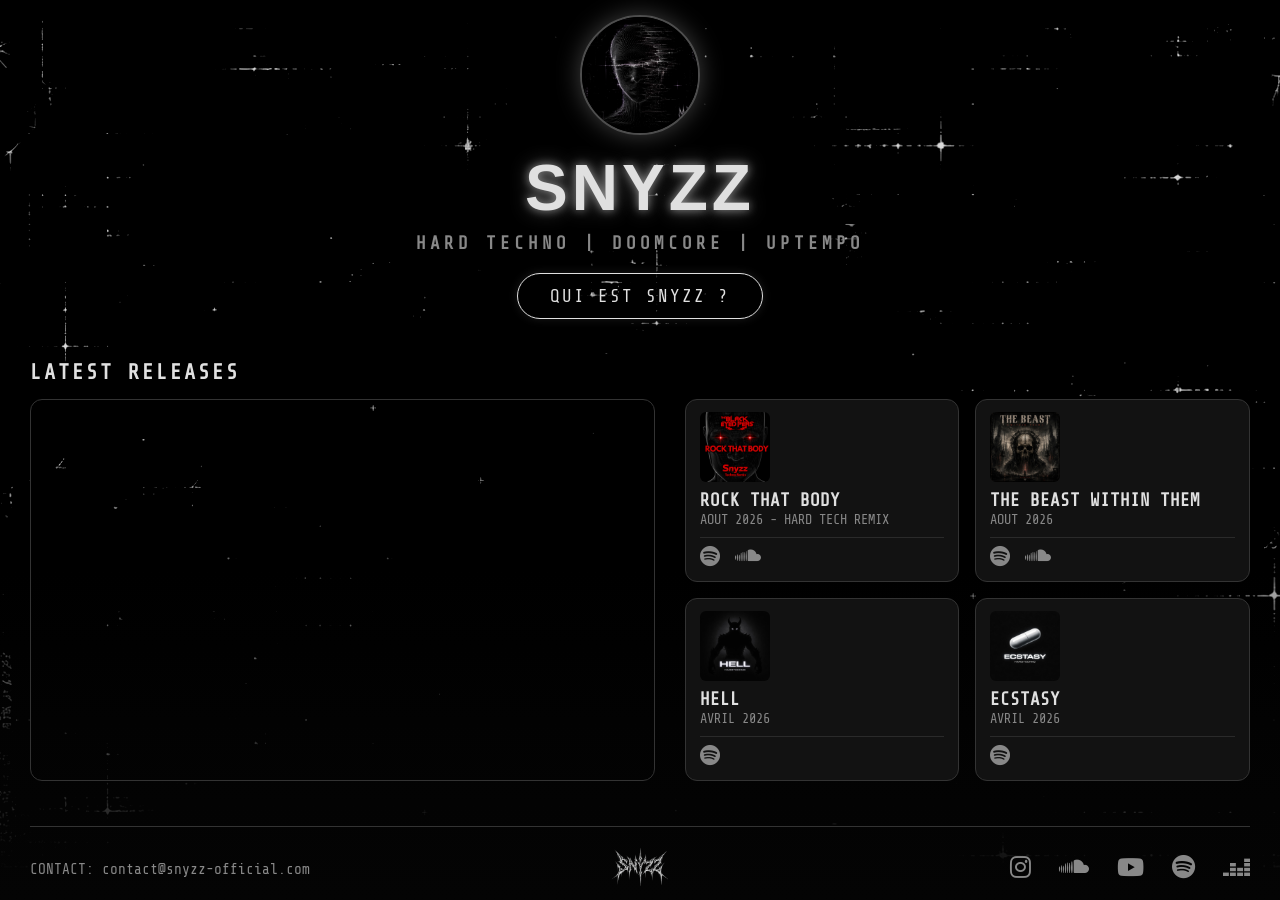
==== index.html @ c7afede6 "Update index.html" ====
<!DOCTYPE html>
<html lang="fr">
<head>
    <meta charset="UTF-8">
    <meta name="viewport" content="width=device-width, initial-scale=1.0">
    <link rel="icon" type="image/png" href="img/logo.png">
    <title>Snyzz Official</title>
    <link rel="stylesheet" href="style.css">
    <link rel="stylesheet" href="https://cdnjs.cloudflare.com/ajax/libs/font-awesome/6.4.0/css/all.min.css">
    <link href="https://fonts.googleapis.com/css2?family=Orbitron:wght@700;900&display=swap" rel="stylesheet">
</head>
<body>
    <div class="bg-hero">
        <img src="img/background.png" alt="Background Glitch">
        <div class="fade-out"></div>
    </div>

    <div class="container">
        
        <header>
            <div class="profile-container">
                <img src="img/profile.png" alt="Profile" class="profile-pic">
            </div>
            <h1 class="glow-text">SNYZZ</h1>
            <h2 class="subtitle">HARD TECHNO | DOOMCORE | UPTEMPO</h2>
            <!-- Nouvel onglet clickable -->
            <button id="aboutBtn" class="neon-button">QUI EST SNYZZ ?</button>
        </header>

        <main>
            <h3 class="section-title">LATEST RELEASES</h3>
            
            <div class="grid-layout">
                <div class="main-player neon-box">
                    <iframe data-testid="embed-iframe" style="border-radius:12px" src="https://open.spotify.com/embed/playlist/75llwrqecbqumSfXLDUbtW?utm_source=generator&theme=0&si=ae849b51b6b64b13" width="100%" height="352" frameBorder="0" allowfullscreen="" allow="autoplay; clipboard-write; encrypted-media; fullscreen; picture-in-picture" loading="lazy"></iframe>
                </div>

                <div class="ep-grid">
                    <div class="ep-card dark-card neon-box"><img src="img/Rock.jpg" alt="EP"><h5>ROCK THAT BODY</h5><p>AOUT 2026 - HARD TECH REMIX</p><div class="ep-links"><a href="https://open.spotify.com/intl-fr/track/6SVho4j9UTonGIeDbp0fxR?si=26c3ac005d26466a" target="_blank"><i class="fa-brands fa-spotify"></i></a><a href="https://soundcloud.com/snyzz_0ff/rock-that-body-remix-hard?si=71e116699b274229843dc6e4469e3f0b&utm_source=clipboard&utm_medium=text&utm_campaign=social_sharing" target="_blank"><i class="fa-brands fa-soundcloud"></i></a></div></div>
                    <div class="ep-card dark-card neon-box"><img src="img/TheBeast.jpg" alt="EP"><h5>THE BEAST WITHIN THEM</h5><p>AOUT 2026</p><div class="ep-links"><a href="https://open.spotify.com/intl-fr/track/0TABmzJ8fSDnyx3e322Ygv?si=80a17b1307f14f3e" target="_blank"><i class="fa-brands fa-spotify"></i></a><a href="https://soundcloud.com/snyzz_0ff/the-beast-within-them" target="_blank"><i class="fa-brands fa-soundcloud"></i></a></div></div>
                    <div class="ep-card dark-card neon-box"><img src="img/HELL.jpg" alt="EP"><h5>HELL</h5><p>AVRIL 2026</p><div class="ep-links"><a href="https://open.spotify.com/intl-fr/track/2dKM7wsfbpETNxx9Vq4UIM?si=b234ee786c634189" target="_blank"><i class="fa-brands fa-spotify"></i></a></div></div>
                    <div class="ep-card dark-card neon-box"><img src="img/ECSTASY.jpg" alt="EP"><h5>ECSTASY</h5><p>AVRIL 2026</p><div class="ep-links"><a href="https://open.spotify.com/intl-fr/track/0czXYa0NQQ6ezdqrKZqkp8?si=e8025690869e4d68" target="_blank"><i class="fa-brands fa-spotify"></i></a></div></div>
                </div>
            </div>
        </main>

        <footer>
            <div class="contact">CONTACT: contact@snyzz-official.com</div>
            <div class="footer-logo"><img src="img/logo.png" alt="Logo" style="height: 40px; filter: invert(1);"></div>
            <div class="socials">
                <a href="https://www.instagram.com/snyzz.0ff/" target="_blank"><i class="fa-brands fa-instagram"></i></a>
                <a href="https://soundcloud.com/snyzz_0ff" target="_blank"><i class="fa-brands fa-soundcloud"></i></a>
                <a href="https://www.youtube.com/@SnyzzTechno" target="_blank"><i class="fa-brands fa-youtube"></i></a>
                <a href="https://open.spotify.com/intl-fr/artist/6FZFh9lGdW7BQTDkB1qOQA?si=h_hg2TLXQ-adxaY-5dvrtg" target="_blank"><i class="fa-brands fa-spotify"></i></a>
                <a href="https://www.deezer.com/fr/artist/289715481" target="_blank"><i class="fa-brands fa-deezer"></i></a>

            </div>
        </footer>
    </div>
    <!-- Modale "À Propos" -->
    <div id="aboutModal" class="modal">
        <div class="modal-content neon-box">
            <span class="close-btn">&times;</span>
            <h2 class="glow-text" style="font-size: 2rem;">À PROPOS DE MOI</h2>
            <!-- N'oublie pas de mettre ta vraie photo dans le dossier img -->
            <img src="img/vrai-photo.webp" alt="Vraie photo de SNYZZ" class="real-photo">
            <p>Je suis un jeune producteur passionné de Hard Techno, Doomcore et Uptempo. Mon but est de vivre de ma passion, rentrer dans le monde de la HardTech et faire profiter mes auditeurs ! </p>
        </div>
    </div>

    <script src="script.js"></script>
</body>
</html>
---- style.css ----
@import url('https://fonts.googleapis.com/css2?family=Share+Tech+Mono&display=swap');

:root { 
    --bg-dark: #050505; 
    --text-light: #e0e0e0; 
    --text-dim: #888; 
    --border-dark: #333; 
    --card-bg-dark: #121212; 
    --card-bg-light: #f4f4f4; 
    --neon-color: rgba(255, 255, 255, 0.7);
}

* { margin: 0; padding: 0; box-sizing: border-box; }

html, body {
    width: 100%;
    height: 100%;
    min-height: 100%;
    overflow-x: hidden;
}

body { 
    background-color: var(--bg-dark); 
    color: var(--text-light); 
    font-family: 'Share Tech Mono', monospace; 
    position: relative; 
    min-height: 100vh;
}



/* --- ANIMATIONS SMOOTH --- */
@keyframes fadeInUp {
    from { opacity: 0; transform: translateY(30px); }
    to { opacity: 1; transform: translateY(0); }
}

/* --- STRUCTURE PRINCIPALE CORRIGÉE --- */
.container {
    width: min(1300px, calc(100vw - 60px));
    height: 100vh; /* Force la hauteur exacte de l'écran */
    margin: 0 auto;
    padding: 15px 0 10px; /* Marges réduites pour tout compacter proprement */
    display: flex;
    flex-direction: column;
    justify-content: space-between; /* Distribue l'espace équitablement du haut en bas */
    overflow: hidden;
    position: relative;
    z-index: 10;
    animation: fadeInUp 1.2s ease-out;
}

/* --- BACKGROUND HERO GLITCH --- */
.bg-hero {
    position: fixed !important;
    inset: 0 !important;
    width: 100vw !important;
    height: 100vh !important;
    z-index: -1 !important;
    pointer-events: none;
    overflow: hidden;
    opacity: 0.85;
}

.bg-hero img {
    width: 100% !important;
    height: 100% !important;
    object-fit: cover !important;
    object-position: center top !important;
    filter: grayscale(100%) contrast(1.3);
}

.fade-out {
    position: absolute;
    bottom: 0;
    left: 0;
    width: 100%;
    height: 45% !important;
    background: linear-gradient(to top, #050505 0%, rgba(5,5,5,0.75) 30%, transparent 100%) !important;
}

/* --- HEADER & PROFILE (AGRANDIS) --- */
header { text-align: center; margin: 0 0 12px; }

.profile-container { margin-bottom: 12px; }

.profile-pic { 
    width: 120px;  /* Photo plus imposante */
    height: 120px; 
    border-radius: 50%; 
    object-fit: cover; 
    border: 2px solid rgba(255, 255, 255, 0.3); 
    box-shadow: 0 0 25px rgba(255, 255, 255, 0.25); 
    transition: transform 0.4s ease, box-shadow 0.4s ease;
}

.profile-pic:hover {
    transform: scale(1.05);
    box-shadow: 0 0 40px var(--neon-color);
}

.glow-text { 
    font-family: 'Cinzel', sans-serif;
    font-size: clamp(3rem, 5vw, 4.5rem); /* Titre SNYZZ plus massif */
    letter-spacing: 4px; 
    text-shadow: 0 0 10px rgba(255, 255, 255, 0.5), 0 0 20px rgba(255, 255, 255, 0.3); 
    margin-bottom: 8px; 
}

.subtitle { 
    font-size: 1.1rem; /* Plus grand */
    color: var(--text-dim); 
    letter-spacing: 4px; 
}

/* BOUTON NÉON "QUI EST SNYZZ" (AGRANDI) */
.neon-button {
    background: transparent;
    color: var(--text-light);
    border: 1px solid var(--text-light);
    padding: 12px 32px; /* Plus gros */
    margin-top: 20px;
    font-family: inherit;
    font-size: 1.1rem; /* Texte plus grand */
    letter-spacing: 2px;
    cursor: pointer;
    border-radius: 30px;
    transition: all 0.3s ease;
    box-shadow: 0 0 10px rgba(255, 255, 255, 0.1);
}

.neon-button:hover {
    background: var(--text-light);
    color: var(--bg-dark);
    box-shadow: 0 0 20px var(--neon-color), 0 0 40px var(--neon-color);
    transform: translateY(-2px);
}

/* --- MAIN & GRILLE (AGRANDIE) --- */
main { flex: 1; min-height: 0; display: flex; flex-direction: column; justify-content: center; }


.section-title { 
    font-size: 1.3rem; /* Titre de section plus grand */
    letter-spacing: 3px; 
    margin-bottom: 15px; 
    color: var(--text-light); 
}

.grid-layout { 
    display: grid; 
    grid-template-columns: 1.05fr 0.95fr; 
    gap: 30px; /* Plus d'espace entre les éléments */
    min-height: 0; 
}

/* EFFETS NEON CARTES & SPOTIFY */
.neon-box {
    border: 1px solid var(--border-dark);
    border-radius: 12px;
    transition: all 0.4s cubic-bezier(0.175, 0.885, 0.32, 1.275);
}

.neon-box:hover {
    border-color: rgba(255, 255, 255, 0.5);
    box-shadow: 0 0 20px rgba(255, 255, 255, 0.15);
    transform: translateY(-5px);
}

/* CORRECTION DU CADRE SPOTIFY */
.main-player { 
    align-self: start; /* Empêche le cadre néon de s'étirer dans le vide */
    height: auto; 
}
.main-player iframe { 
    width: 100%;
    height: 380px !important; /* Spotify plus grand */
    display: block; 
}

/* --- CARTES EPs (AGRANDIES ET AJUSTÉES) --- */
.ep-grid { 
    display: grid; 
    grid-template-columns: 1fr 1fr; 
    gap: 16px; /* Espace très légèrement réduit */
}
.ep-card { 
    display: flex; 
    flex-direction: column; 
    min-height: 170px; 
}

.dark-card { 
    background: var(--card-bg-dark); 
    padding: 12px 14px; /* Rembourrage optimisé pour gagner de la place en hauteur */
}

.ep-card img { 
    width: 70px; 
    height: 70px; 
    border-radius: 6px; 
    margin-bottom: 8px; /* Marge réduite */
    object-fit: cover; 
}
.ep-card h5 { 
    font-size: 1.1rem; 
    margin-bottom: 2px; /* Marge réduite */
    white-space: nowrap; 
    overflow: hidden; 
    text-overflow: ellipsis; 
}
.ep-card p { 
    font-size: 0.85rem; 
    color: var(--text-dim); 
    margin-bottom: 8px; /* Marge réduite */
    flex-grow: 1; 
}

.ep-links { 
    display: flex; gap: 15px; 
    border-top: 1px solid rgba(255, 255, 255, 0.1); 
    padding-top: 8px; /* Espace réduit au-dessus des icônes */
}
.ep-links a { 
    color: var(--text-dim); 
    text-decoration: none; 
    font-size: 1.3rem; 
    transition: color 0.3s, text-shadow 0.3s; 
}
.ep-links a:hover { 
    color: #fff; 
    text-shadow: 0 0 10px #fff; 
}

/* --- FOOTER (AGRANDI ET CENTRÉ) --- */
footer { 
    flex: 0 0 auto;
    margin-top: 15px; 
    padding-top: 20px; 
    border-top: 1px solid var(--border-dark); 
    display: grid; 
    grid-template-columns: 1fr auto 1fr; 
    align-items: center; 
    font-size: 0.9rem; /* Plus lisible */
    color: var(--text-dim); 
}

.contact { justify-self: start; }
.footer-logo { justify-self: center; } 
.footer-logo img { height: 40px !important; /* Logo plus gros */ transition: filter 0.3s; }
.footer-logo img:hover { filter: invert(1) drop-shadow(0 0 8px rgba(255,255,255,0.8)); }
.socials { justify-self: end; }
.socials a { 
    color: var(--text-dim); 
    text-decoration: none; 
    margin-left: 20px; 
    font-size: 1.5rem; /* Icônes réseaux plus grosses */
    transition: all 0.3s; 
}
.socials a:hover { color: #fff; text-shadow: 0 0 10px #fff; }

/* --- MODAL "QUI EST SNYZZ" --- */
.modal {
    display: none; 
    position: fixed; 
    z-index: 1000; 
    left: 0; top: 0; 
    width: 100%; height: 100%; 
    background-color: rgba(0,0,0,0.85); 
    backdrop-filter: blur(8px);
}

.modal-content {
    background-color: var(--bg-dark);
    margin: 10vh auto; 
    padding: 50px;
    width: 90%; 
    max-width: 600px; 
    text-align: center;
    position: relative;
    animation: fadeInUp 0.4s ease-out;
}

.close-btn {
    position: absolute; 
    top: 15px; right: 25px; 
    color: var(--text-dim); 
    font-size: 35px; 
    font-weight: bold; 
    cursor: pointer;
    transition: color 0.3s;
}
.close-btn:hover { color: #fff; text-shadow: 0 0 10px #fff; }

.real-photo {
    width: 200px; height: 200px; 
    border-radius: 50%; 
    object-fit: cover; 
    margin: 25px auto; 
    border: 2px solid rgba(255,255,255,0.5); 
    box-shadow: 0 0 20px rgba(255,255,255,0.2);
}

.modal-content p {
    font-size: 1.1rem;
    line-height: 1.6;
    color: var(--text-light);
}

/* --- RESPONSIVE MOBILE --- */
@media (max-width: 900px) { 
    html, body { overflow-y: auto; }
    .container { width: calc(100vw - 32px); height: auto; min-height: 100vh; padding: 20px 0; }
    main { flex: none; }
    .grid-layout { grid-template-columns: 1fr; }
    .main-player iframe { height: 350px !important; }
    .profile-pic { width: 140px; height: 140px; }
    
    footer { grid-template-columns: 1fr; gap: 20px; }
    .contact, .footer-logo, .socials { justify-self: center; text-align: center; }
    .socials a { margin: 0 12px; }
}
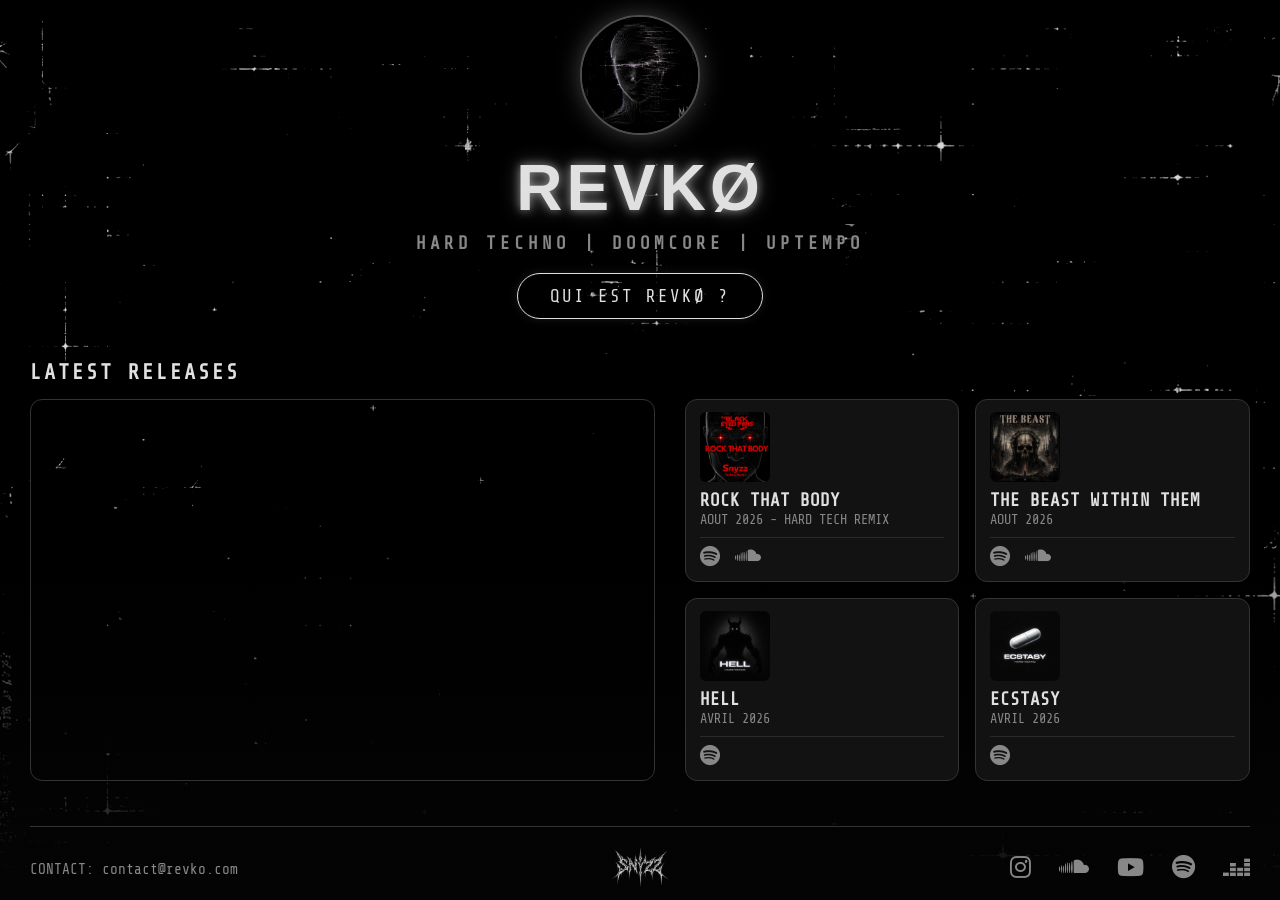
==== commit 317e5f19: "Add files via upload" ====
--- a/index.html
+++ b/index.html
@@ -3,8 +3,8 @@
 <head>
     <meta charset="UTF-8">
     <meta name="viewport" content="width=device-width, initial-scale=1.0">
-    <link rel="icon" type="image/png" href="img/logo.png">
-    <title>Snyzz Official</title>
+    <link rel="icon" type="image/png" href="img/profile.png">
+    <title>Revko Official</title>
     <link rel="stylesheet" href="style.css">
     <link rel="stylesheet" href="https://cdnjs.cloudflare.com/ajax/libs/font-awesome/6.4.0/css/all.min.css">
     <link href="https://fonts.googleapis.com/css2?family=Orbitron:wght@700;900&display=swap" rel="stylesheet">
@@ -21,10 +21,10 @@
             <div class="profile-container">
                 <img src="img/profile.png" alt="Profile" class="profile-pic">
             </div>
-            <h1 class="glow-text">SNYZZ</h1>
+            <h1 class="glow-text">REVKØ</h1>
             <h2 class="subtitle">HARD TECHNO | DOOMCORE | UPTEMPO</h2>
             <!-- Nouvel onglet clickable -->
-            <button id="aboutBtn" class="neon-button">QUI EST SNYZZ ?</button>
+            <button id="aboutBtn" class="neon-button">QUI EST REVKØ ?</button>
         </header>
 
         <main>
@@ -45,10 +45,10 @@
         </main>
 
         <footer>
-            <div class="contact">CONTACT: contact@snyzz-official.com</div>
+            <div class="contact">CONTACT: contact@revko.com</div>
             <div class="footer-logo"><img src="img/logo.png" alt="Logo" style="height: 40px; filter: invert(1);"></div>
             <div class="socials">
-                <a href="https://www.instagram.com/snyzz.0ff/" target="_blank"><i class="fa-brands fa-instagram"></i></a>
+                <a href="https://www.instagram.com/revko.off/" target="_blank"><i class="fa-brands fa-instagram"></i></a>
                 <a href="https://soundcloud.com/snyzz_0ff" target="_blank"><i class="fa-brands fa-soundcloud"></i></a>
                 <a href="https://www.youtube.com/@SnyzzTechno" target="_blank"><i class="fa-brands fa-youtube"></i></a>
                 <a href="https://open.spotify.com/intl-fr/artist/6FZFh9lGdW7BQTDkB1qOQA?si=h_hg2TLXQ-adxaY-5dvrtg" target="_blank"><i class="fa-brands fa-spotify"></i></a>
@@ -63,7 +63,7 @@
             <span class="close-btn">&times;</span>
             <h2 class="glow-text" style="font-size: 2rem;">À PROPOS DE MOI</h2>
             <!-- N'oublie pas de mettre ta vraie photo dans le dossier img -->
-            <img src="img/vrai-photo.webp" alt="Vraie photo de SNYZZ" class="real-photo">
+            <img src="img/vrai-photo.webp" alt="Vraie photo de REVKØ" class="real-photo">
             <p>Je suis un jeune producteur passionné de Hard Techno, Doomcore et Uptempo. Mon but est de vivre de ma passion, rentrer dans le monde de la HardTech et faire profiter mes auditeurs ! </p>
         </div>
     </div>
--- a/style.css
+++ b/style.css
@@ -307,16 +307,109 @@
     color: var(--text-light);
 }
 
-/* --- RESPONSIVE MOBILE --- */
+/* --- RESPONSIVE MOBILE COMPLET ET CORRIGÉ --- */
 @media (max-width: 900px) { 
-    html, body { overflow-y: auto; }
-    .container { width: calc(100vw - 32px); height: auto; min-height: 100vh; padding: 20px 0; }
-    main { flex: none; }
-    .grid-layout { grid-template-columns: 1fr; }
-    .main-player iframe { height: 350px !important; }
-    .profile-pic { width: 140px; height: 140px; }
-    
-    footer { grid-template-columns: 1fr; gap: 20px; }
-    .contact, .footer-logo, .socials { justify-self: center; text-align: center; }
-    .socials a { margin: 0 12px; }
-}+    html, body { 
+        height: auto !important;
+        overflow-y: auto !important; 
+    }
+
+    .container { 
+        width: calc(100vw - 24px); 
+        height: auto !important; 
+        min-height: 100vh; 
+        padding: 20px 0; 
+        justify-content: flex-start;
+        gap: 20px;
+    }
+
+    header {
+        margin-bottom: 5px;
+    }
+
+    .profile-pic { 
+        width: 110px; 
+        height: 110px; 
+    }
+
+    .glow-text {
+        font-size: 2.4rem;
+        letter-spacing: 2px;
+    }
+
+    .subtitle { 
+        font-size: 0.75rem; 
+        letter-spacing: 1.5px; 
+        white-space: nowrap; 
+    }
+
+    .neon-button {
+        padding: 8px 20px;
+        font-size: 0.85rem;
+        margin-top: 12px;
+    }
+
+    main { 
+        flex: none; 
+        margin: 10px 0;
+    }
+
+    .grid-layout { 
+        grid-template-columns: 1fr; 
+        gap: 16px; 
+    }
+
+    /* --- CORRECTION DU LECTEUR SPOTIFY SUR MOBILE --- */
+    .main-player {
+        width: 100%;
+        max-width: 100%;
+        overflow: hidden;
+        border-radius: 12px;
+    }
+
+    .main-player iframe { 
+        width: 100% !important;
+        max-width: 100% !important;
+        height: 352px !important; 
+    }
+
+    .ep-grid { 
+        grid-template-columns: 1fr 1fr; 
+        gap: 10px; 
+    }
+
+    .ep-card {
+        min-height: 140px;
+    }
+
+    .ep-card img {
+        width: 50px;
+        height: 50px;
+    }
+
+    .ep-card h5 {
+        font-size: 0.8rem;
+    }
+
+    .ep-card p {
+        font-size: 0.65rem;
+    }
+
+    footer { 
+        grid-template-columns: 1fr; 
+        gap: 15px; 
+        text-align: center; 
+        padding-bottom: 20px;
+        margin-top: 20px;
+    }
+
+    .contact, .footer-logo, .socials { 
+        justify-self: center; 
+        text-align: center; 
+    }
+
+    .socials a { 
+        margin: 0 10px; 
+        font-size: 1.2rem;
+    }
+}
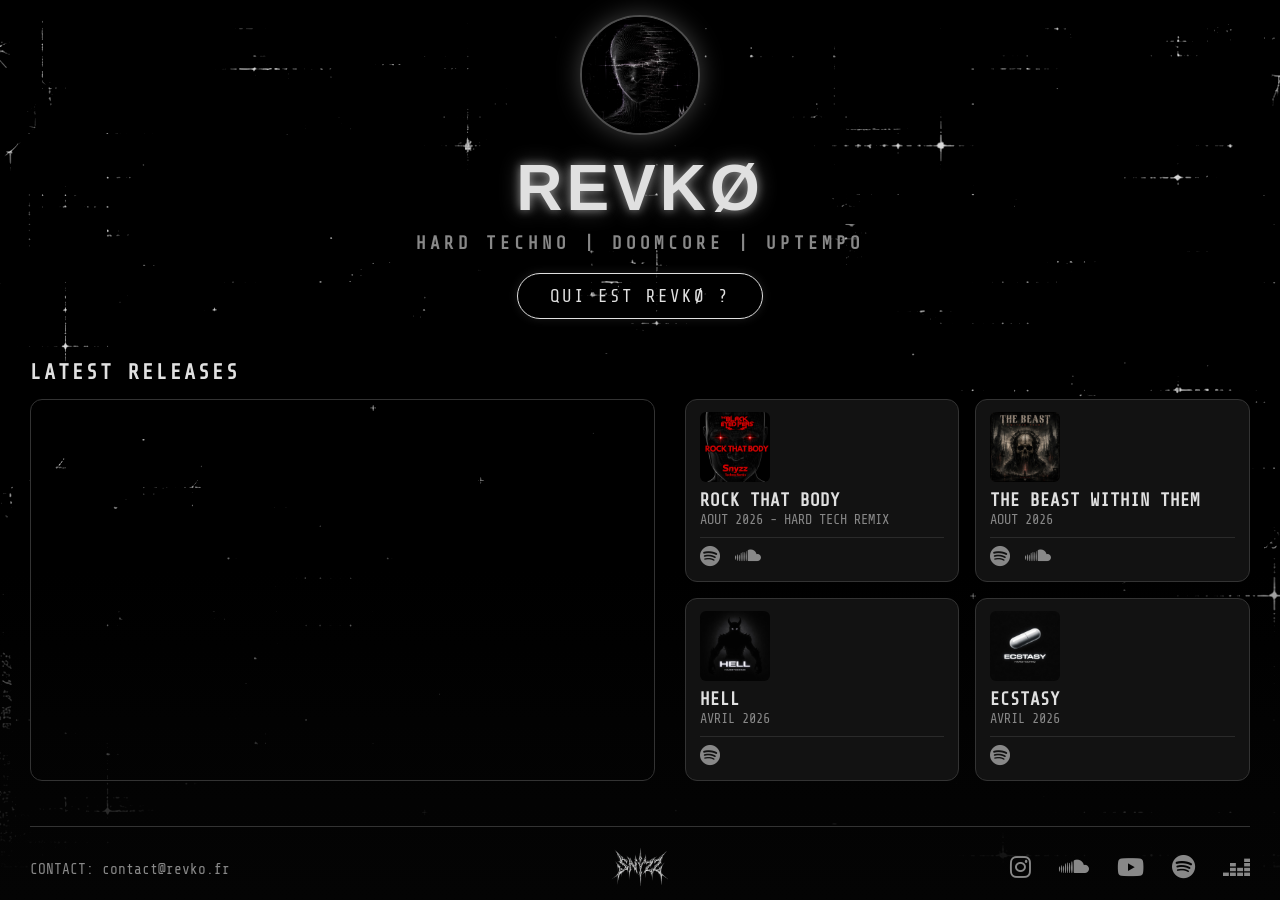
==== commit e82b00b6: "Add files via upload" ====
--- a/index.html
+++ b/index.html
@@ -45,7 +45,7 @@
         </main>
 
         <footer>
-            <div class="contact">CONTACT: contact@revko.com</div>
+            <div class="contact">CONTACT: contact@revko.fr</div>
             <div class="footer-logo"><img src="img/logo.png" alt="Logo" style="height: 40px; filter: invert(1);"></div>
             <div class="socials">
                 <a href="https://www.instagram.com/revko.off/" target="_blank"><i class="fa-brands fa-instagram"></i></a>
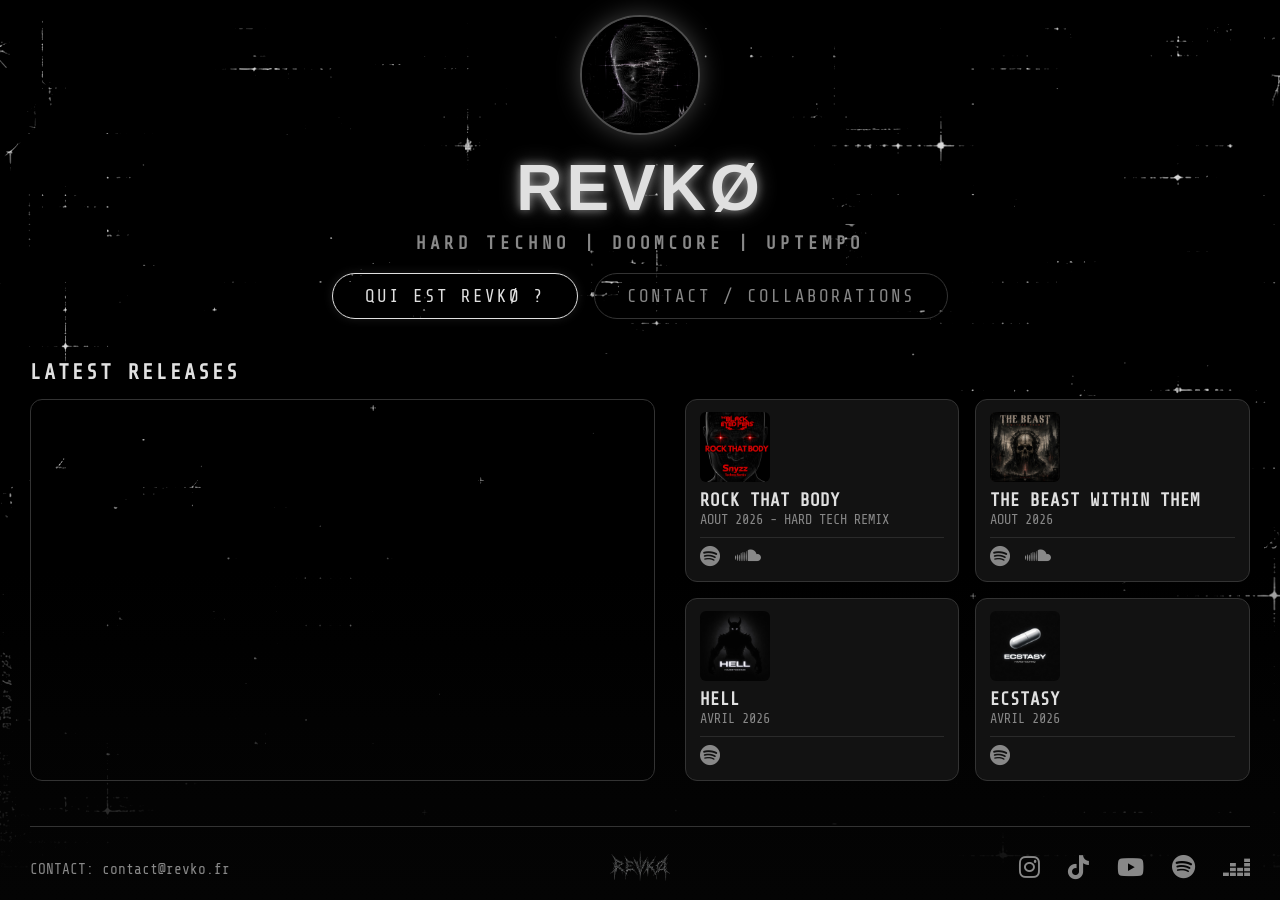
==== commit e59f83b4: "Add files via upload" ====
--- a/index.html
+++ b/index.html
@@ -23,8 +23,10 @@
             </div>
             <h1 class="glow-text">REVKØ</h1>
             <h2 class="subtitle">HARD TECHNO | DOOMCORE | UPTEMPO</h2>
-            <!-- Nouvel onglet clickable -->
-            <button id="aboutBtn" class="neon-button">QUI EST REVKØ ?</button>
+            <div class="header-actions">
+                <button id="aboutBtn" class="neon-button">QUI EST REVKØ ?</button>
+                <button id="contactBtn" class="neon-button neon-button-alt">CONTACT / COLLABORATIONS</button>
+            </div>
         </header>
 
         <main>
@@ -36,10 +38,10 @@
                 </div>
 
                 <div class="ep-grid">
-                    <div class="ep-card dark-card neon-box"><img src="img/Rock.jpg" alt="EP"><h5>ROCK THAT BODY</h5><p>AOUT 2026 - HARD TECH REMIX</p><div class="ep-links"><a href="https://open.spotify.com/intl-fr/track/6SVho4j9UTonGIeDbp0fxR?si=26c3ac005d26466a" target="_blank"><i class="fa-brands fa-spotify"></i></a><a href="https://soundcloud.com/snyzz_0ff/rock-that-body-remix-hard?si=71e116699b274229843dc6e4469e3f0b&utm_source=clipboard&utm_medium=text&utm_campaign=social_sharing" target="_blank"><i class="fa-brands fa-soundcloud"></i></a></div></div>
-                    <div class="ep-card dark-card neon-box"><img src="img/TheBeast.jpg" alt="EP"><h5>THE BEAST WITHIN THEM</h5><p>AOUT 2026</p><div class="ep-links"><a href="https://open.spotify.com/intl-fr/track/0TABmzJ8fSDnyx3e322Ygv?si=80a17b1307f14f3e" target="_blank"><i class="fa-brands fa-spotify"></i></a><a href="https://soundcloud.com/snyzz_0ff/the-beast-within-them" target="_blank"><i class="fa-brands fa-soundcloud"></i></a></div></div>
-                    <div class="ep-card dark-card neon-box"><img src="img/HELL.jpg" alt="EP"><h5>HELL</h5><p>AVRIL 2026</p><div class="ep-links"><a href="https://open.spotify.com/intl-fr/track/2dKM7wsfbpETNxx9Vq4UIM?si=b234ee786c634189" target="_blank"><i class="fa-brands fa-spotify"></i></a></div></div>
-                    <div class="ep-card dark-card neon-box"><img src="img/ECSTASY.jpg" alt="EP"><h5>ECSTASY</h5><p>AVRIL 2026</p><div class="ep-links"><a href="https://open.spotify.com/intl-fr/track/0czXYa0NQQ6ezdqrKZqkp8?si=e8025690869e4d68" target="_blank"><i class="fa-brands fa-spotify"></i></a></div></div>
+                    <div class="ep-card dark-card neon-box"><img src="img/Rock.jpg" alt="Pochette de ROCK THAT BODY"><h5>ROCK THAT BODY</h5><p>AOUT 2026 - HARD TECH REMIX</p><div class="ep-links"><a href="https://open.spotify.com/intl-fr/track/6SVho4j9UTonGIeDbp0fxR?si=26c3ac005d26466a" target="_blank" rel="noopener" aria-label="Écouter ROCK THAT BODY sur Spotify"><i class="fa-brands fa-spotify"></i></a><a href="https://soundcloud.com/snyzz_0ff/rock-that-body-remix-hard?si=71e116699b274229843dc6e4469e3f0b&utm_source=clipboard&utm_medium=text&utm_campaign=social_sharing" target="_blank" rel="noopener" aria-label="Écouter ROCK THAT BODY sur SoundCloud"><i class="fa-brands fa-soundcloud"></i></a></div></div>
+                    <div class="ep-card dark-card neon-box"><img src="img/TheBeast.jpg" alt="Pochette de THE BEAST WITHIN THEM"><h5>THE BEAST WITHIN THEM</h5><p>AOUT 2026</p><div class="ep-links"><a href="https://open.spotify.com/intl-fr/track/0TABmzJ8fSDnyx3e322Ygv?si=80a17b1307f14f3e" target="_blank" rel="noopener" aria-label="Écouter THE BEAST WITHIN THEM sur Spotify"><i class="fa-brands fa-spotify"></i></a><a href="https://soundcloud.com/snyzz_0ff/the-beast-within-them" target="_blank" rel="noopener" aria-label="Écouter THE BEAST WITHIN THEM sur SoundCloud"><i class="fa-brands fa-soundcloud"></i></a></div></div>
+                    <div class="ep-card dark-card neon-box"><img src="img/HELL.jpg" alt="Pochette de HELL"><h5>HELL</h5><p>AVRIL 2026</p><div class="ep-links"><a href="https://open.spotify.com/intl-fr/track/2dKM7wsfbpETNxx9Vq4UIM?si=b234ee786c634189" target="_blank" rel="noopener" aria-label="Écouter HELL sur Spotify"><i class="fa-brands fa-spotify"></i></a></div></div>
+                    <div class="ep-card dark-card neon-box"><img src="img/ECSTASY.jpg" alt="Pochette de ECSTASY"><h5>ECSTASY</h5><p>AVRIL 2026</p><div class="ep-links"><a href="https://open.spotify.com/intl-fr/track/0czXYa0NQQ6ezdqrKZqkp8?si=e8025690869e4d68" target="_blank" rel="noopener" aria-label="Écouter ECSTASY sur Spotify"><i class="fa-brands fa-spotify"></i></a></div></div>
                 </div>
             </div>
         </main>
@@ -48,23 +50,42 @@
             <div class="contact">CONTACT: contact@revko.fr</div>
             <div class="footer-logo"><img src="img/logo.png" alt="Logo" style="height: 40px; filter: invert(1);"></div>
             <div class="socials">
-                <a href="https://www.instagram.com/revko.off/" target="_blank"><i class="fa-brands fa-instagram"></i></a>
-                <a href="https://soundcloud.com/snyzz_0ff" target="_blank"><i class="fa-brands fa-soundcloud"></i></a>
-                <a href="https://www.youtube.com/@SnyzzTechno" target="_blank"><i class="fa-brands fa-youtube"></i></a>
-                <a href="https://open.spotify.com/intl-fr/artist/6FZFh9lGdW7BQTDkB1qOQA?si=h_hg2TLXQ-adxaY-5dvrtg" target="_blank"><i class="fa-brands fa-spotify"></i></a>
-                <a href="https://www.deezer.com/fr/artist/289715481" target="_blank"><i class="fa-brands fa-deezer"></i></a>
-
+                <a href="https://www.instagram.com/revko.off/" target="_blank" rel="noopener" aria-label="Instagram"><i class="fa-brands fa-instagram"></i></a>
+                <a href="https://www.tiktok.com/@revko.off/" target="_blank" rel="noopener" aria-label="TikTok"><i class="fa-brands fa-tiktok"></i></a>
+                <a href="https://www.youtube.com/@RevkoOff" target="_blank" rel="noopener" aria-label="YouTube - REVKO Off"><i class="fa-brands fa-youtube"></i></a>
+                <a href="https://open.spotify.com/intl-fr/artist/6FZFh9lGdW7BQTDkB1qOQA?si=h_hg2TLXQ-adxaY-5dvrtg" target="_blank" rel="noopener" aria-label="Spotify"><i class="fa-brands fa-spotify"></i></a>
+                <a href="https://www.deezer.com/fr/artist/289715481" target="_blank" rel="noopener" aria-label="Deezer"><i class="fa-brands fa-deezer"></i></a>
             </div>
         </footer>
     </div>
     <!-- Modale "À Propos" -->
     <div id="aboutModal" class="modal">
         <div class="modal-content neon-box">
-            <span class="close-btn">&times;</span>
+            <span class="close-btn" data-close="aboutModal" role="button" tabindex="0" aria-label="Fermer">&times;</span>
             <h2 class="glow-text" style="font-size: 2rem;">À PROPOS DE MOI</h2>
-            <!-- N'oublie pas de mettre ta vraie photo dans le dossier img -->
-            <img src="img/vrai-photo.webp" alt="Vraie photo de REVKØ" class="real-photo">
+            <img src="img/photo2.png" alt="Vraie photo de REVKØ" class="real-photo">
             <p>Je suis un jeune producteur passionné de Hard Techno, Doomcore et Uptempo. Mon but est de vivre de ma passion, rentrer dans le monde de la HardTech et faire profiter mes auditeurs ! </p>
+        </div>
+    </div>
+
+    <!-- Modale "Contact / Collaborations" -->
+    <div id="contactModal" class="modal">
+        <div class="modal-content neon-box">
+            <span class="close-btn" data-close="contactModal" role="button" tabindex="0" aria-label="Fermer">&times;</span>
+            <h2 class="glow-text" style="font-size: 2rem;">CONTACT / COLLABORATIONS</h2>
+            <p>Booking, remix, feat ou collab HardTech : écris-moi, je réponds à tout le monde.</p>
+            <a class="email-pill" href="mailto:contact@revko.fr">
+                <i class="fa-solid fa-envelope"></i>
+                <span>contact@revko.fr</span>
+            </a>
+            <button id="copyEmailBtn" class="neon-button neon-button-alt" type="button" data-email="contact@revko.fr">
+                COPIER L'ADRESSE
+            </button>
+            <p class="modal-subtext">Ou passe par les réseaux, mes DM sont ouverts</p>
+            <div class="socials modal-socials">
+                <a href="https://www.instagram.com/revko.off/" target="_blank" rel="noopener" aria-label="Instagram"><i class="fa-brands fa-instagram"></i></a>
+                <a href="https://www.tiktok.com/@revko.off/" target="_blank" rel="noopener" aria-label="TikTok"><i class="fa-brands fa-tiktok"></i></a>
+            </div>
         </div>
     </div>
 
--- a/style.css
+++ b/style.css
@@ -11,6 +11,15 @@
 }
 
 * { margin: 0; padding: 0; box-sizing: border-box; }
+
+@media (prefers-reduced-motion: reduce) {
+    *, *::before, *::after {
+        animation-duration: 0.001ms !important;
+        animation-iteration-count: 1 !important;
+        transition-duration: 0.001ms !important;
+        scroll-behavior: auto !important;
+    }
+}
 
 html, body {
     width: 100%;
@@ -113,13 +122,22 @@
     letter-spacing: 4px; 
 }
 
+/* RANGÉE DE BOUTONS D'ACTION DU HEADER */
+.header-actions {
+    display: flex;
+    justify-content: center;
+    align-items: center;
+    gap: 16px;
+    margin-top: 20px;
+    flex-wrap: wrap;
+}
+
 /* BOUTON NÉON "QUI EST SNYZZ" (AGRANDI) */
 .neon-button {
     background: transparent;
     color: var(--text-light);
     border: 1px solid var(--text-light);
     padding: 12px 32px; /* Plus gros */
-    margin-top: 20px;
     font-family: inherit;
     font-size: 1.1rem; /* Texte plus grand */
     letter-spacing: 2px;
@@ -136,6 +154,22 @@
     transform: translateY(-2px);
 }
 
+.neon-button:focus-visible {
+    outline: 2px solid var(--text-light);
+    outline-offset: 3px;
+}
+
+/* Variante secondaire : contour discret, s'illumine seulement au survol */
+.neon-button-alt {
+    border-color: var(--border-dark);
+    color: var(--text-dim);
+    box-shadow: none;
+}
+
+.neon-button-alt:hover {
+    border-color: rgba(255, 255, 255, 0.5);
+}
+
 /* --- MAIN & GRILLE (AGRANDIE) --- */
 main { flex: 1; min-height: 0; display: flex; flex-direction: column; justify-content: center; }
 
@@ -230,6 +264,15 @@
 .ep-links a:hover { 
     color: #fff; 
     text-shadow: 0 0 10px #fff; 
+}
+
+.ep-links a:focus-visible,
+.socials a:focus-visible,
+.modal-socials a:focus-visible,
+.email-pill:focus-visible,
+.close-btn:focus-visible {
+    outline: 2px solid #fff;
+    outline-offset: 3px;
 }
 
 /* --- FOOTER (AGRANDI ET CENTRÉ) --- */
@@ -248,7 +291,7 @@
 .contact { justify-self: start; }
 .footer-logo { justify-self: center; } 
 .footer-logo img { height: 40px !important; /* Logo plus gros */ transition: filter 0.3s; }
-.footer-logo img:hover { filter: invert(1) drop-shadow(0 0 8px rgba(255,255,255,0.8)); }
+.footer-logo img:hover { filter: invert(1) drop-shadow(0 0 8px rgb(255, 255, 255)); }
 .socials { justify-self: end; }
 .socials a { 
     color: var(--text-dim); 
@@ -307,6 +350,58 @@
     color: var(--text-light);
 }
 
+.modal-content p + p {
+    margin-top: 10px;
+}
+
+.email-pill {
+    display: inline-flex;
+    align-items: center;
+    gap: 10px;
+    margin: 22px 0 14px;
+    padding: 12px 24px;
+    border: 1px solid rgba(255, 255, 255, 0.3);
+    border-radius: 30px;
+    color: var(--text-light);
+    text-decoration: none;
+    font-size: 1.05rem;
+    letter-spacing: 1px;
+    transition: all 0.3s ease;
+}
+
+.email-pill:hover {
+    border-color: rgba(255, 255, 255, 0.6);
+    box-shadow: 0 0 15px rgba(255, 255, 255, 0.2);
+}
+
+#contactModal .neon-button {
+    margin: 4px 0 20px;
+}
+
+.modal-subtext {
+    color: var(--text-dim);
+    font-size: 0.95rem !important;
+}
+
+.modal-socials {
+    display: flex;
+    justify-content: center;
+    justify-self: center;
+}
+
+.modal-socials a {
+    margin: 0 10px;
+    color: var(--text-dim);
+    font-size: 1.5rem;
+    text-decoration: none;
+    transition: all 0.3s ease;
+}
+
+.modal-socials a:hover {
+    color: #fff;
+    text-shadow: 0 0 10px #fff;
+}
+
 /* --- RESPONSIVE MOBILE COMPLET ET CORRIGÉ --- */
 @media (max-width: 900px) { 
     html, body { 
@@ -412,4 +507,4 @@
         margin: 0 10px; 
         font-size: 1.2rem;
     }
-}
+}
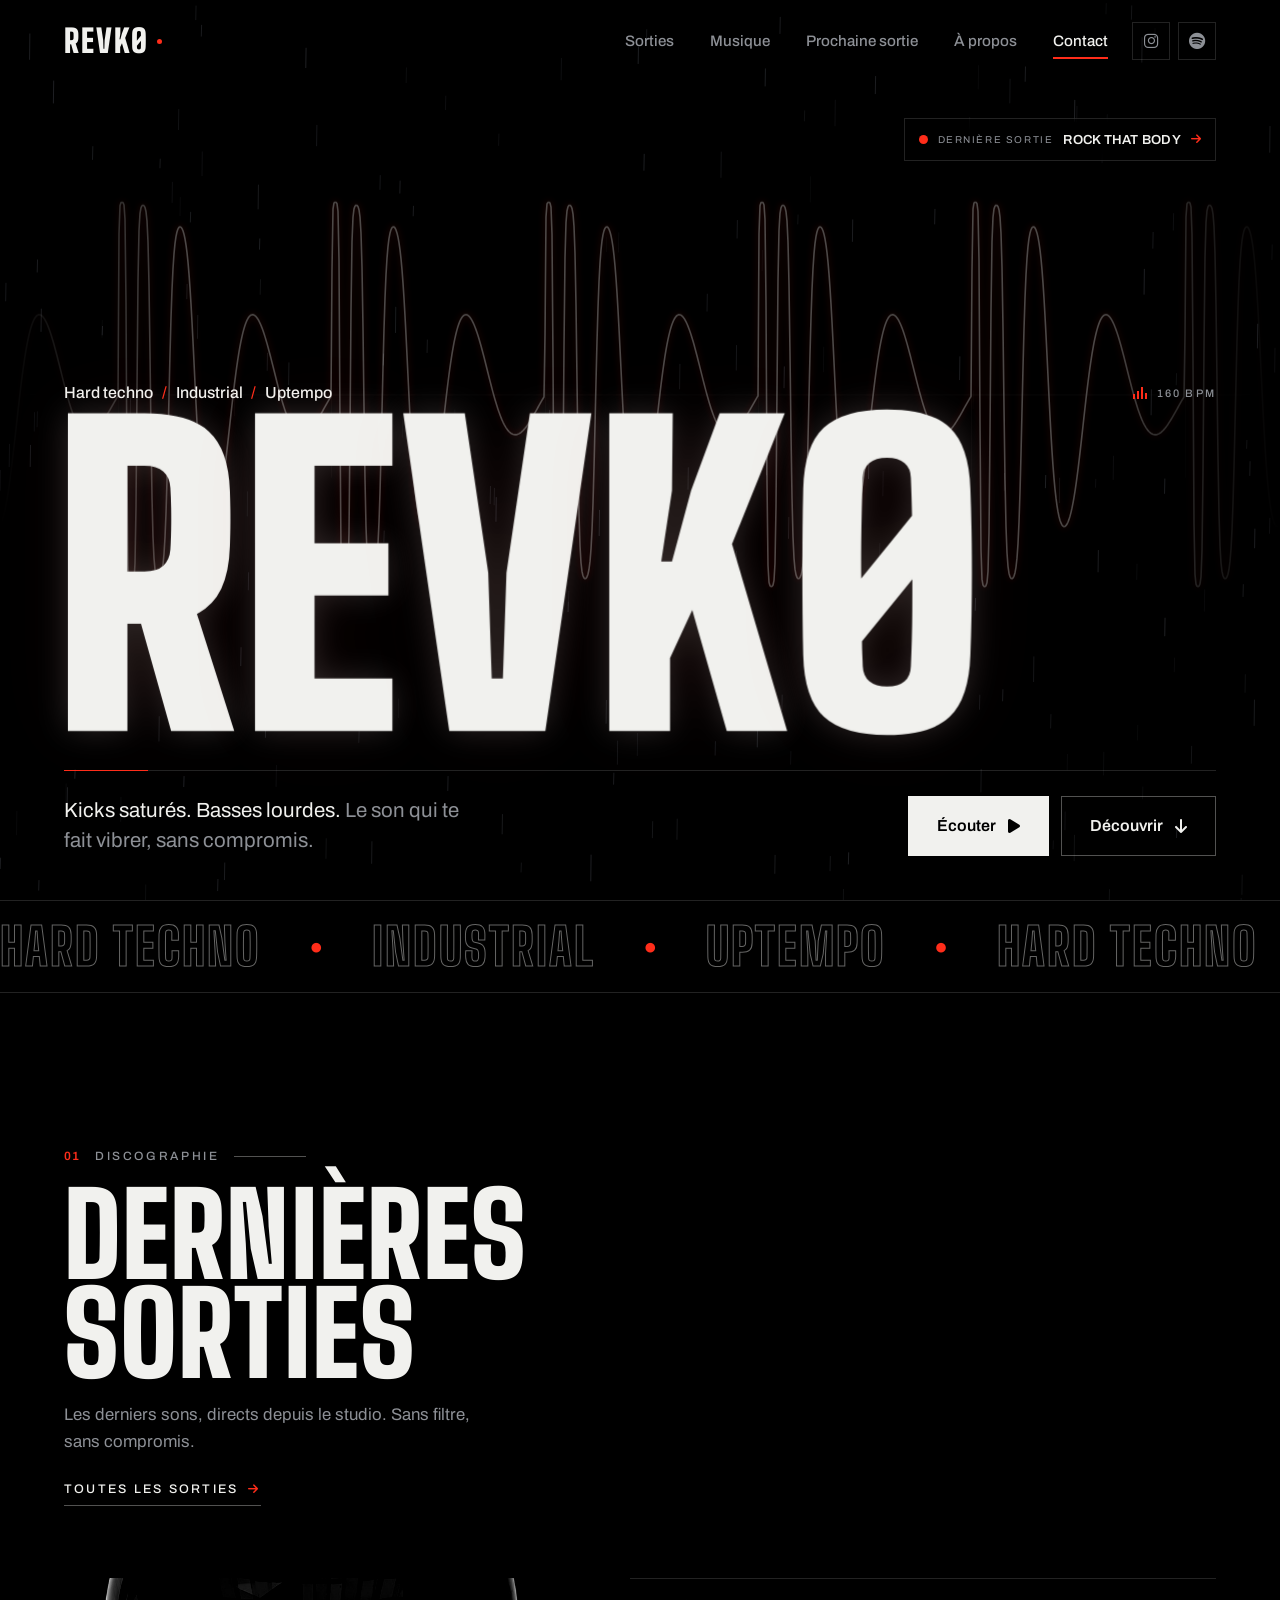
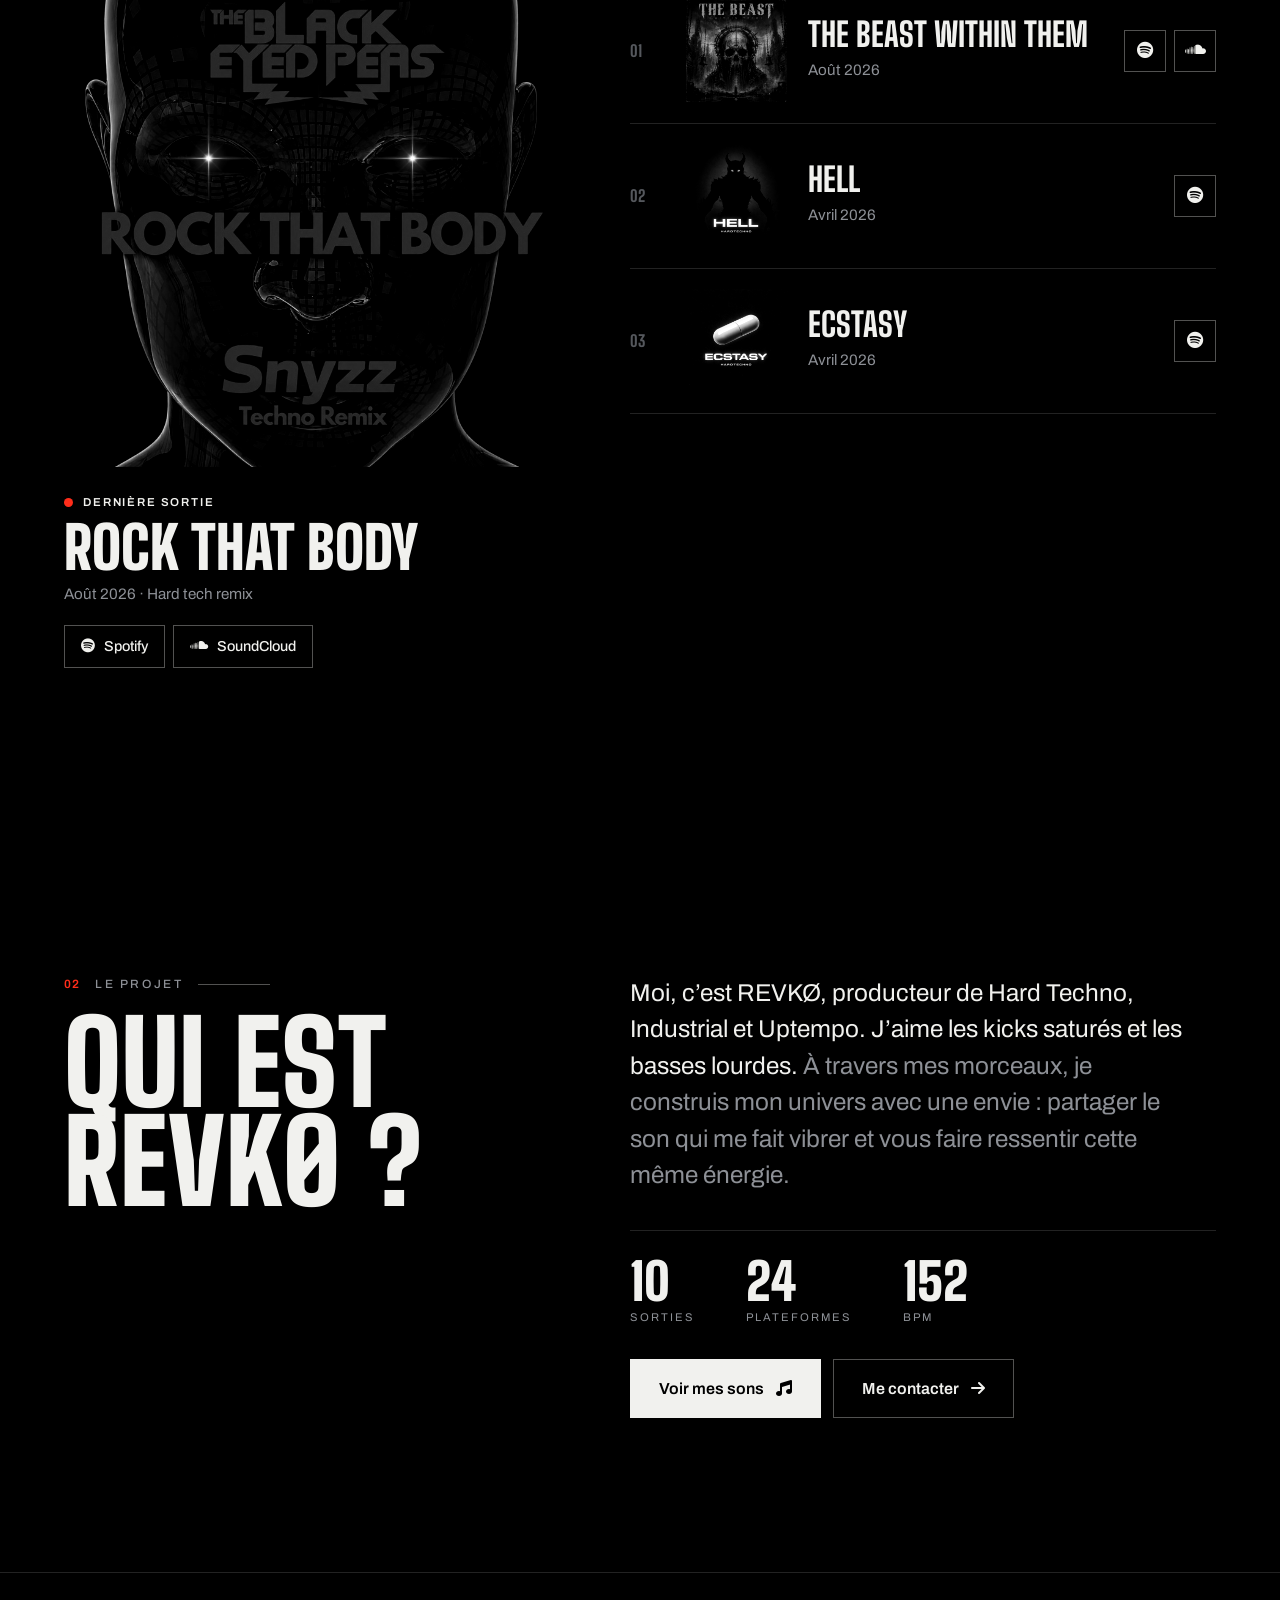
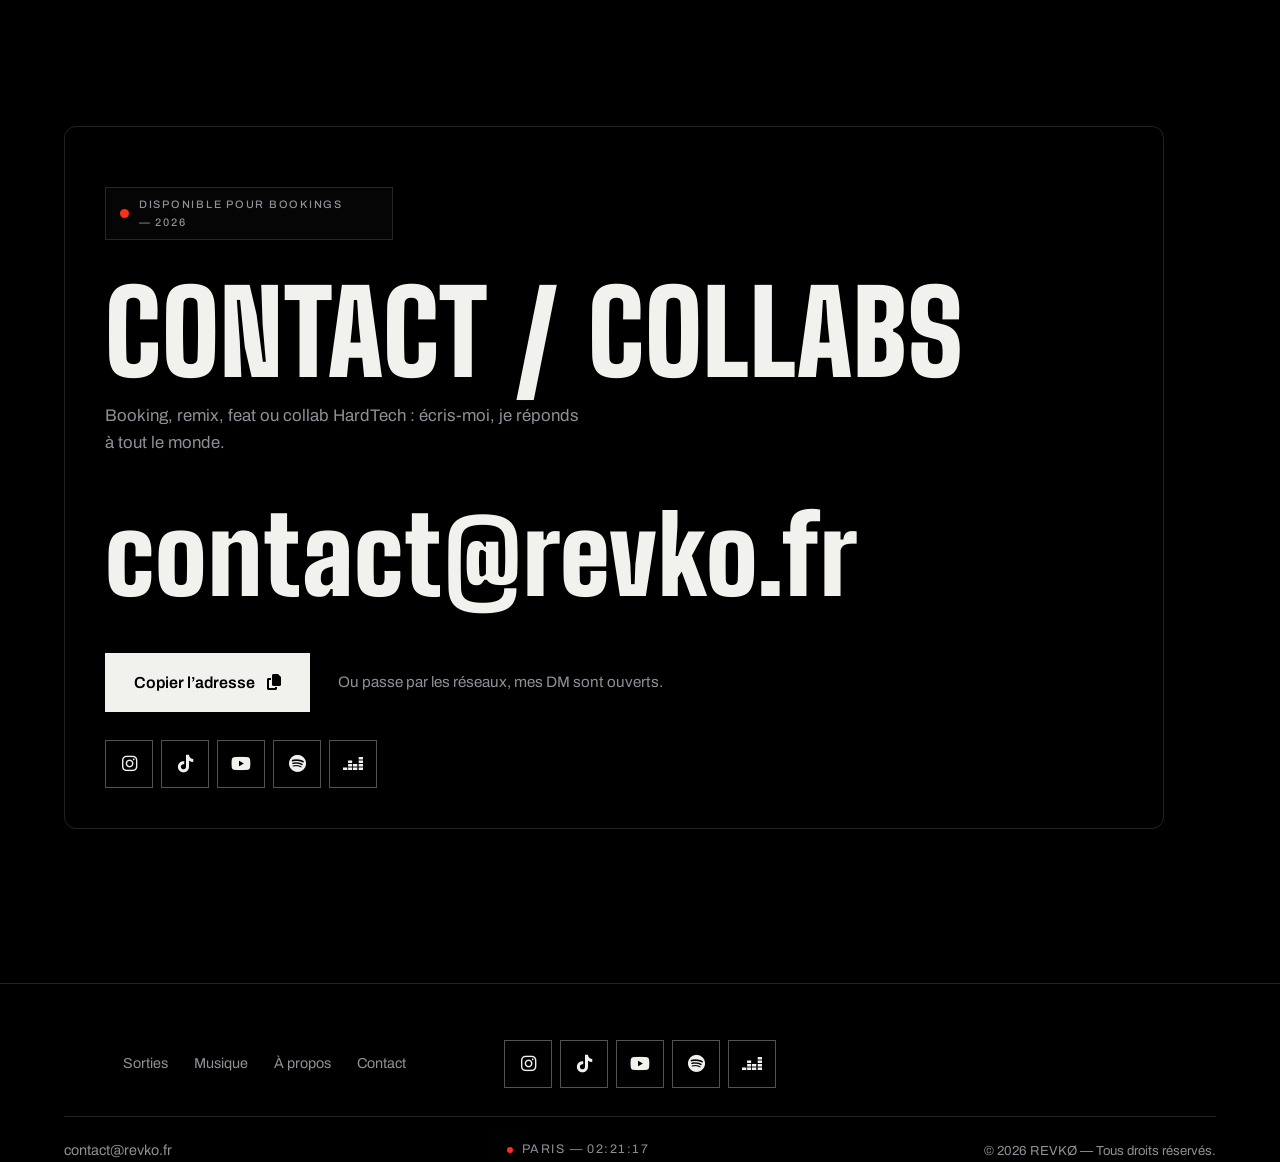
==== commit 406f3af8: "Add files via upload" ====
--- a/index.html
+++ b/index.html
@@ -3,92 +3,283 @@
 <head>
     <meta charset="UTF-8">
     <meta name="viewport" content="width=device-width, initial-scale=1.0">
-    <link rel="icon" type="image/png" href="img/profile.png">
-    <title>Revko Official</title>
-    <link rel="stylesheet" href="style.css">
+    <script>document.documentElement.classList.add('js');</script>
+    <title>REVKØ — Hard Techno | Industrial | Uptempo</title>
+    <meta name="description" content="REVKØ — Producteur de Hard Techno, Industrial et Uptempo. Kicks saturés, basses lourdes. Écoute les dernières sorties.">
+    <meta name="author" content="REVKØ">
+    <meta name="theme-color" content="#000000">
+    <meta name="robots" content="index, follow">
+    <link rel="canonical" href="https://revko.fr/">
+    <link rel="icon" type="image/png" sizes="64x64" href="img/favicon.png">
+    <link rel="apple-touch-icon" href="img/apple-touch-icon.png">
+
+    <meta property="og:type" content="website">
+    <meta property="og:site_name" content="REVKØ">
+    <meta property="og:locale" content="fr_FR">
+    <meta property="og:url" content="https://revko.fr/">
+    <meta property="og:title" content="REVKØ — Hard Techno | Industrial | Uptempo">
+    <meta property="og:description" content="Kicks saturés. Basses lourdes. Le son qui te fait vibrer, sans compromis.">
+    <meta property="og:image" content="https://revko.fr/img/og.jpg">
+    <meta property="og:image:width" content="1200">
+    <meta property="og:image:height" content="630">
+    <meta property="og:image:alt" content="REVKØ — portrait">
+    <meta name="twitter:card" content="summary_large_image">
+    <meta name="twitter:title" content="REVKØ — Hard Techno | Industrial | Uptempo">
+    <meta name="twitter:description" content="Kicks saturés. Basses lourdes.">
+    <meta name="twitter:image" content="https://revko.fr/img/og.jpg">
+
+    <link rel="preconnect" href="https://fonts.googleapis.com">
+    <link rel="preconnect" href="https://fonts.gstatic.com" crossorigin>
+    <link href="https://fonts.googleapis.com/css2?family=Archivo:wght@400;500;600&family=Big+Shoulders+Display:wght@700;800;900&display=swap" rel="stylesheet">
     <link rel="stylesheet" href="https://cdnjs.cloudflare.com/ajax/libs/font-awesome/6.4.0/css/all.min.css">
-    <link href="https://fonts.googleapis.com/css2?family=Orbitron:wght@700;900&display=swap" rel="stylesheet">
+    <link rel="stylesheet" href="style.css?v=12">
+
+    <script type="application/ld+json">
+    {
+        "@context": "https://schema.org",
+        "@type": "MusicGroup",
+        "name": "REVKØ",
+        "url": "https://revko.fr/",
+        "image": "https://revko.fr/img/og.jpg",
+        "email": "contact@revko.fr",
+        "genre": ["Hard Techno", "Industrial", "Uptempo"],
+        "sameAs": [
+            "https://open.spotify.com/artist/6FZFh9lGdW7BQTDkB1qOQA",
+            "https://www.instagram.com/revko.off/",
+            "https://www.tiktok.com/@revko.off/",
+            "https://www.youtube.com/@RevkoOff",
+            "https://www.deezer.com/fr/artist/289715481",
+            "https://soundcloud.com/snyzz_0ff"
+        ]
+    }
+    </script>
 </head>
 <body>
-    <div class="bg-hero">
-        <img src="img/background.png" alt="Background Glitch">
-        <div class="fade-out"></div>
+    <a class="skip-link" href="#main">Aller au contenu</a>
+
+    <div class="preloader" id="preloader">
+        <div class="preloader-inner">
+            <span class="preloader-logo">REVKØ</span>
+            <div class="preloader-bar"><div class="preloader-bar-fill"></div></div>
+        </div>
     </div>
-
-    <div class="container">
-        
-        <header>
-            <div class="profile-container">
-                <img src="img/profile.png" alt="Profile" class="profile-pic">
-            </div>
-            <h1 class="glow-text">REVKØ</h1>
-            <h2 class="subtitle">HARD TECHNO | DOOMCORE | UPTEMPO</h2>
-            <div class="header-actions">
-                <button id="aboutBtn" class="neon-button">QUI EST REVKØ ?</button>
-                <button id="contactBtn" class="neon-button neon-button-alt">CONTACT / COLLABORATIONS</button>
-            </div>
-        </header>
-
-        <main>
-            <h3 class="section-title">LATEST RELEASES</h3>
-            
-            <div class="grid-layout">
-                <div class="main-player neon-box">
-                    <iframe data-testid="embed-iframe" style="border-radius:12px" src="https://open.spotify.com/embed/playlist/75llwrqecbqumSfXLDUbtW?utm_source=generator&theme=0&si=ae849b51b6b64b13" width="100%" height="352" frameBorder="0" allowfullscreen="" allow="autoplay; clipboard-write; encrypted-media; fullscreen; picture-in-picture" loading="lazy"></iframe>
-                </div>
-
-                <div class="ep-grid">
-                    <div class="ep-card dark-card neon-box"><img src="img/Rock.jpg" alt="Pochette de ROCK THAT BODY"><h5>ROCK THAT BODY</h5><p>AOUT 2026 - HARD TECH REMIX</p><div class="ep-links"><a href="https://open.spotify.com/intl-fr/track/6SVho4j9UTonGIeDbp0fxR?si=26c3ac005d26466a" target="_blank" rel="noopener" aria-label="Écouter ROCK THAT BODY sur Spotify"><i class="fa-brands fa-spotify"></i></a><a href="https://soundcloud.com/snyzz_0ff/rock-that-body-remix-hard?si=71e116699b274229843dc6e4469e3f0b&utm_source=clipboard&utm_medium=text&utm_campaign=social_sharing" target="_blank" rel="noopener" aria-label="Écouter ROCK THAT BODY sur SoundCloud"><i class="fa-brands fa-soundcloud"></i></a></div></div>
-                    <div class="ep-card dark-card neon-box"><img src="img/TheBeast.jpg" alt="Pochette de THE BEAST WITHIN THEM"><h5>THE BEAST WITHIN THEM</h5><p>AOUT 2026</p><div class="ep-links"><a href="https://open.spotify.com/intl-fr/track/0TABmzJ8fSDnyx3e322Ygv?si=80a17b1307f14f3e" target="_blank" rel="noopener" aria-label="Écouter THE BEAST WITHIN THEM sur Spotify"><i class="fa-brands fa-spotify"></i></a><a href="https://soundcloud.com/snyzz_0ff/the-beast-within-them" target="_blank" rel="noopener" aria-label="Écouter THE BEAST WITHIN THEM sur SoundCloud"><i class="fa-brands fa-soundcloud"></i></a></div></div>
-                    <div class="ep-card dark-card neon-box"><img src="img/HELL.jpg" alt="Pochette de HELL"><h5>HELL</h5><p>AVRIL 2026</p><div class="ep-links"><a href="https://open.spotify.com/intl-fr/track/2dKM7wsfbpETNxx9Vq4UIM?si=b234ee786c634189" target="_blank" rel="noopener" aria-label="Écouter HELL sur Spotify"><i class="fa-brands fa-spotify"></i></a></div></div>
-                    <div class="ep-card dark-card neon-box"><img src="img/ECSTASY.jpg" alt="Pochette de ECSTASY"><h5>ECSTASY</h5><p>AVRIL 2026</p><div class="ep-links"><a href="https://open.spotify.com/intl-fr/track/0czXYa0NQQ6ezdqrKZqkp8?si=e8025690869e4d68" target="_blank" rel="noopener" aria-label="Écouter ECSTASY sur Spotify"><i class="fa-brands fa-spotify"></i></a></div></div>
-                </div>
-            </div>
-        </main>
-
-        <footer>
-            <div class="contact">CONTACT: contact@revko.fr</div>
-            <div class="footer-logo"><img src="img/logo.png" alt="Logo" style="height: 40px; filter: invert(1);"></div>
-            <div class="socials">
-                <a href="https://www.instagram.com/revko.off/" target="_blank" rel="noopener" aria-label="Instagram"><i class="fa-brands fa-instagram"></i></a>
-                <a href="https://www.tiktok.com/@revko.off/" target="_blank" rel="noopener" aria-label="TikTok"><i class="fa-brands fa-tiktok"></i></a>
-                <a href="https://www.youtube.com/@RevkoOff" target="_blank" rel="noopener" aria-label="YouTube - REVKO Off"><i class="fa-brands fa-youtube"></i></a>
-                <a href="https://open.spotify.com/intl-fr/artist/6FZFh9lGdW7BQTDkB1qOQA?si=h_hg2TLXQ-adxaY-5dvrtg" target="_blank" rel="noopener" aria-label="Spotify"><i class="fa-brands fa-spotify"></i></a>
-                <a href="https://www.deezer.com/fr/artist/289715481" target="_blank" rel="noopener" aria-label="Deezer"><i class="fa-brands fa-deezer"></i></a>
-            </div>
-        </footer>
+    <noscript><style>.preloader{display:none}</style></noscript>
+
+    <div class="bg" aria-hidden="true">
+        <div class="bg-grain"></div>
+        <div class="bg-vignette"></div>
     </div>
-    <!-- Modale "À Propos" -->
-    <div id="aboutModal" class="modal">
-        <div class="modal-content neon-box">
-            <span class="close-btn" data-close="aboutModal" role="button" tabindex="0" aria-label="Fermer">&times;</span>
-            <h2 class="glow-text" style="font-size: 2rem;">À PROPOS DE MOI</h2>
-            <img src="img/photo2.png" alt="Vraie photo de REVKØ" class="real-photo">
-            <p>Je suis un jeune producteur passionné de Hard Techno, Doomcore et Uptempo. Mon but est de vivre de ma passion, rentrer dans le monde de la HardTech et faire profiter mes auditeurs ! </p>
-        </div>
-    </div>
-
-    <!-- Modale "Contact / Collaborations" -->
-    <div id="contactModal" class="modal">
-        <div class="modal-content neon-box">
-            <span class="close-btn" data-close="contactModal" role="button" tabindex="0" aria-label="Fermer">&times;</span>
-            <h2 class="glow-text" style="font-size: 2rem;">CONTACT / COLLABORATIONS</h2>
-            <p>Booking, remix, feat ou collab HardTech : écris-moi, je réponds à tout le monde.</p>
-            <a class="email-pill" href="mailto:contact@revko.fr">
-                <i class="fa-solid fa-envelope"></i>
-                <span>contact@revko.fr</span>
+    <canvas class="rain" id="rain" aria-hidden="true"></canvas>
+    <div class="spotlight" id="spotlight" aria-hidden="true"></div>
+
+    <div class="scroll-progress" id="scrollProgress"></div>
+
+    <header class="navbar" id="navbar">
+        <a href="#hero" class="nav-logo">REVKØ</a>
+        <nav class="nav-links" id="navLinks" aria-label="Navigation principale">
+            <a href="#releases">Sorties</a>
+            <a href="releases.html">Musique</a>
+            <a href="upcoming.html">Prochaine sortie</a>
+            <a href="#about">À propos</a>
+            <a href="#contact">Contact</a>
+        </nav>
+        <div class="nav-socials">
+            <a href="https://www.instagram.com/revko.off/" target="_blank" rel="noopener" aria-label="Instagram"><i class="fa-brands fa-instagram"></i></a>
+            <a href="https://open.spotify.com/intl-fr/artist/6FZFh9lGdW7BQTDkB1qOQA?si=h_hg2TLXQ-adxaY-5dvrtg" target="_blank" rel="noopener" aria-label="Spotify"><i class="fa-brands fa-spotify"></i></a>
+        </div>
+        <button class="nav-toggle" id="navToggle" aria-label="Ouvrir le menu" aria-expanded="false" aria-controls="navLinks">
+            <span></span><span></span><span></span>
+        </button>
+    </header>
+
+    <main id="main">
+        <!-- HERO -->
+        <section class="hero" id="hero">
+            <canvas class="hero-scope" id="scope" aria-hidden="true"></canvas>
+
+            <a href="#releases" class="hero-latest">
+                <span class="rec-dot" aria-hidden="true"></span>
+                <span class="hero-latest-label">Dernière sortie</span>
+                <strong>ROCK THAT BODY</strong>
+                <i class="fa-solid fa-arrow-right" aria-hidden="true"></i>
             </a>
-            <button id="copyEmailBtn" class="neon-button neon-button-alt" type="button" data-email="contact@revko.fr">
-                COPIER L'ADRESSE
-            </button>
-            <p class="modal-subtext">Ou passe par les réseaux, mes DM sont ouverts</p>
-            <div class="socials modal-socials">
-                <a href="https://www.instagram.com/revko.off/" target="_blank" rel="noopener" aria-label="Instagram"><i class="fa-brands fa-instagram"></i></a>
-                <a href="https://www.tiktok.com/@revko.off/" target="_blank" rel="noopener" aria-label="TikTok"><i class="fa-brands fa-tiktok"></i></a>
-            </div>
-        </div>
-    </div>
-
-    <script src="script.js"></script>
+
+            <div class="hero-content">
+                <div class="hero-top">
+                    <p class="hero-genres"><b>Hard techno</b><i>/</i><b>Industrial</b><i>/</i><b>Uptempo</b></p>
+                    <p class="hero-bpm" aria-hidden="true"><span class="bpm-bars"><i></i><i></i><i></i><i></i></span>160 BPM</p>
+                </div>
+                <h1 class="hero-title" aria-label="REVKØ"><span class="hero-title-line" aria-hidden="true">REVKØ</span></h1>
+                <div class="hero-foot">
+                    <p class="hero-sub">Kicks saturés. Basses lourdes. <span>Le son qui te fait vibrer, sans compromis.</span></p>
+                    <div class="hero-actions">
+                        <a href="#releases" class="btn btn-primary"><span>Écouter</span><i class="fa-solid fa-play" aria-hidden="true"></i></a>
+                        <a href="#about" class="btn btn-ghost"><span>Découvrir</span><i class="fa-solid fa-arrow-down" aria-hidden="true"></i></a>
+                    </div>
+                </div>
+            </div>
+        </section>
+
+        <!-- MARQUEE -->
+        <div class="marquee" aria-hidden="true">
+            <div class="marquee-track">
+                <span>Hard techno</span><span class="dot">●</span><span>Industrial</span><span class="dot">●</span><span>Uptempo</span><span class="dot">●</span>
+                <span>Hard techno</span><span class="dot">●</span><span>Industrial</span><span class="dot">●</span><span>Uptempo</span><span class="dot">●</span>
+                <span>Hard techno</span><span class="dot">●</span><span>Industrial</span><span class="dot">●</span><span>Uptempo</span><span class="dot">●</span>
+                <span>Hard techno</span><span class="dot">●</span><span>Industrial</span><span class="dot">●</span><span>Uptempo</span><span class="dot">●</span>
+            </div>
+        </div>
+
+        <!-- SORTIES -->
+        <section class="section releases" id="releases">
+            <div class="container">
+                <div class="section-head reveal">
+                    <p class="eyebrow"><span>01</span>Discographie</p>
+                    <h2 class="section-title">Dernières sorties</h2>
+                    <p class="section-desc">Les derniers sons, directs depuis le studio. Sans filtre, sans compromis.</p>
+                    <a class="head-link" href="releases.html"><span>Toutes les sorties</span><i class="fa-solid fa-arrow-right" aria-hidden="true"></i></a>
+                </div>
+
+                <div class="release-layout">
+                    <article class="feature reveal">
+                        <a class="cover" href="https://open.spotify.com/intl-fr/track/6SVho4j9UTonGIeDbp0fxR?si=26c3ac005d26466a" target="_blank" rel="noopener" aria-label="Écouter ROCK THAT BODY sur Spotify">
+                            <img src="img/Rock.jpg" alt="Pochette de ROCK THAT BODY" width="800" height="800" loading="lazy" decoding="async">
+                            <span class="cover-play" aria-hidden="true"><i class="fa-solid fa-play"></i></span>
+                        </a>
+                        <div class="feature-meta">
+                            <span class="tag-new"><span class="rec-dot" aria-hidden="true"></span>Dernière sortie</span>
+                            <h3>ROCK THAT BODY</h3>
+                            <p class="release-date">Août 2026 · Hard tech remix</p>
+                            <div class="links">
+                                <a href="https://open.spotify.com/intl-fr/track/6SVho4j9UTonGIeDbp0fxR?si=26c3ac005d26466a" target="_blank" rel="noopener"><i class="fa-brands fa-spotify" aria-hidden="true"></i>Spotify</a>
+                                <a href="https://soundcloud.com/snyzz_0ff/rock-that-body-remix-hard?si=71e116699b274229843dc6e4469e3f0b&utm_source=clipboard&utm_medium=text&utm_campaign=social_sharing" target="_blank" rel="noopener"><i class="fa-brands fa-soundcloud" aria-hidden="true"></i>SoundCloud</a>
+                            </div>
+                        </div>
+                    </article>
+
+                    <ul class="release-list reveal" role="list">
+                        <li class="release-row">
+                            <a class="cover" href="https://open.spotify.com/intl-fr/track/0TABmzJ8fSDnyx3e322Ygv?si=80a17b1307f14f3e" target="_blank" rel="noopener" aria-label="Écouter THE BEAST WITHIN THEM sur Spotify">
+                                <img src="img/TheBeast.jpg" alt="Pochette de THE BEAST WITHIN THEM" width="800" height="800" loading="lazy" decoding="async">
+                                <span class="cover-play" aria-hidden="true"><i class="fa-solid fa-play"></i></span>
+                            </a>
+                            <div>
+                                <h3>The Beast Within Them</h3>
+                                <p class="release-date">Août 2026</p>
+                            </div>
+                            <div class="links">
+                                <a href="https://open.spotify.com/intl-fr/track/0TABmzJ8fSDnyx3e322Ygv?si=80a17b1307f14f3e" target="_blank" rel="noopener" aria-label="Écouter THE BEAST WITHIN THEM sur Spotify"><i class="fa-brands fa-spotify" aria-hidden="true"></i></a>
+                                <a href="https://soundcloud.com/snyzz_0ff/the-beast-within-them" target="_blank" rel="noopener" aria-label="Écouter THE BEAST WITHIN THEM sur SoundCloud"><i class="fa-brands fa-soundcloud" aria-hidden="true"></i></a>
+                            </div>
+                        </li>
+                        <li class="release-row">
+                            <a class="cover" href="https://open.spotify.com/intl-fr/track/2dKM7wsfbpETNxx9Vq4UIM?si=b234ee786c634189" target="_blank" rel="noopener" aria-label="Écouter HELL sur Spotify">
+                                <img src="img/HELL.jpg" alt="Pochette de HELL" width="800" height="800" loading="lazy" decoding="async">
+                                <span class="cover-play" aria-hidden="true"><i class="fa-solid fa-play"></i></span>
+                            </a>
+                            <div>
+                                <h3>Hell</h3>
+                                <p class="release-date">Avril 2026</p>
+                            </div>
+                            <div class="links">
+                                <a href="https://open.spotify.com/intl-fr/track/2dKM7wsfbpETNxx9Vq4UIM?si=b234ee786c634189" target="_blank" rel="noopener" aria-label="Écouter HELL sur Spotify"><i class="fa-brands fa-spotify" aria-hidden="true"></i></a>
+                            </div>
+                        </li>
+                        <li class="release-row">
+                            <a class="cover" href="https://open.spotify.com/intl-fr/track/0czXYa0NQQ6ezdqrKZqkp8?si=e8025690869e4d68" target="_blank" rel="noopener" aria-label="Écouter ECSTASY sur Spotify">
+                                <img src="img/ECSTASY.jpg" alt="Pochette de ECSTASY" width="800" height="800" loading="lazy" decoding="async">
+                                <span class="cover-play" aria-hidden="true"><i class="fa-solid fa-play"></i></span>
+                            </a>
+                            <div>
+                                <h3>Ecstasy</h3>
+                                <p class="release-date">Avril 2026</p>
+                            </div>
+                            <div class="links">
+                                <a href="https://open.spotify.com/intl-fr/track/0czXYa0NQQ6ezdqrKZqkp8?si=e8025690869e4d68" target="_blank" rel="noopener" aria-label="Écouter ECSTASY sur Spotify"><i class="fa-brands fa-spotify" aria-hidden="true"></i></a>
+                            </div>
+                        </li>
+                    </ul>
+                </div>
+
+
+            </div>
+        </section>
+
+        <!-- À PROPOS -->
+        <section class="section about" id="about">
+            <div class="container about-grid">
+                <div class="reveal">
+                    <p class="eyebrow"><span>02</span>Le projet</p>
+                    <h2 class="section-title">Qui est REVKØ ?</h2>
+                </div>
+                <div class="reveal">
+                    <p class="about-text">Moi, c’est REVKØ, producteur de Hard Techno, Industrial et Uptempo. J’aime les kicks saturés et les basses lourdes. <span>À travers mes morceaux, je construis mon univers avec une envie : partager le son qui me fait vibrer et vous faire ressentir cette même énergie.</span></p>
+                    <ul class="about-stats" role="list">
+                        <li><strong data-count="11" data-pad="2">11</strong><span>Sorties</span></li>
+                        <li><strong data-count="25" data-pad="2">25</strong><span>Plateformes</span></li>
+                        <li><strong data-count="160" data-pad="0">160</strong><span>BPM</span></li>
+                    </ul>
+                    <div class="about-actions">
+                        <a href="releases.html" class="btn btn-primary"><span>Voir mes sons</span><i class="fa-solid fa-music" aria-hidden="true"></i></a>
+                        <a href="#contact" class="btn btn-ghost"><span>Me contacter</span><i class="fa-solid fa-arrow-right" aria-hidden="true"></i></a>
+                    </div>
+                </div>
+            </div>
+        </section>
+
+        <!-- CONTACT -->
+        <section class="section contact" id="contact">
+            <div class="container">
+                <div class="contact-card reveal">
+                    <p class="status"><span class="rec-dot" aria-hidden="true"></span>Disponible pour bookings — 2026</p>
+                    <h2 class="section-title">Contact / collabs</h2>
+                    <p>Booking, remix, feat ou collab HardTech : écris-moi, je réponds à tout le monde.</p>
+                    <a class="email-pill" href="mailto:contact@revko.fr"><i class="fa-solid fa-envelope" aria-hidden="true"></i><span>contact@revko.fr</span></a>
+                    <div class="contact-actions">
+                        <button id="copyEmailBtn" class="btn btn-primary" type="button" data-email="contact@revko.fr">
+                            <span>Copier l’adresse</span><i class="fa-solid fa-copy" aria-hidden="true"></i>
+                        </button>
+                        <p class="modal-subtext">Ou passe par les réseaux, mes DM sont ouverts.</p>
+                    </div>
+                    <div class="socials contact-socials">
+                        <a href="https://www.instagram.com/revko.off/" target="_blank" rel="noopener" aria-label="Instagram"><i class="fa-brands fa-instagram" aria-hidden="true"></i></a>
+                        <a href="https://www.tiktok.com/@revko.off/" target="_blank" rel="noopener" aria-label="TikTok"><i class="fa-brands fa-tiktok" aria-hidden="true"></i></a>
+                        <a href="https://www.youtube.com/@RevkoOff" target="_blank" rel="noopener" aria-label="YouTube"><i class="fa-brands fa-youtube" aria-hidden="true"></i></a>
+                        <a href="https://open.spotify.com/intl-fr/artist/6FZFh9lGdW7BQTDkB1qOQA?si=h_hg2TLXQ-adxaY-5dvrtg" target="_blank" rel="noopener" aria-label="Spotify"><i class="fa-brands fa-spotify" aria-hidden="true"></i></a>
+                        <a href="https://www.deezer.com/fr/artist/289715481" target="_blank" rel="noopener" aria-label="Deezer"><i class="fa-brands fa-deezer" aria-hidden="true"></i></a>
+                    </div>
+                </div>
+            </div>
+        </section>
+    </main>
+
+    <footer class="footer">
+        <div class="container footer-inner">
+
+            <nav class="footer-nav" aria-label="Navigation pied de page">
+                <a href="#releases">Sorties</a>
+                <a href="releases.html">Musique</a>
+                <a href="#about">À propos</a>
+                <a href="#contact">Contact</a>
+            </nav>
+            <div class="footer-socials">
+                <a href="https://www.instagram.com/revko.off/" target="_blank" rel="noopener" aria-label="Instagram"><i class="fa-brands fa-instagram" aria-hidden="true"></i></a>
+                <a href="https://www.tiktok.com/@revko.off/" target="_blank" rel="noopener" aria-label="TikTok"><i class="fa-brands fa-tiktok" aria-hidden="true"></i></a>
+                <a href="https://www.youtube.com/@RevkoOff" target="_blank" rel="noopener" aria-label="YouTube"><i class="fa-brands fa-youtube" aria-hidden="true"></i></a>
+                <a href="https://open.spotify.com/intl-fr/artist/6FZFh9lGdW7BQTDkB1qOQA?si=h_hg2TLXQ-adxaY-5dvrtg" target="_blank" rel="noopener" aria-label="Spotify"><i class="fa-brands fa-spotify" aria-hidden="true"></i></a>
+                <a href="https://www.deezer.com/fr/artist/289715481" target="_blank" rel="noopener" aria-label="Deezer"><i class="fa-brands fa-deezer" aria-hidden="true"></i></a>
+            </div>
+            <div class="footer-meta">
+                <a class="footer-contact" href="mailto:contact@revko.fr">contact@revko.fr</a>
+                <p class="footer-time"><span class="rec-dot" aria-hidden="true"></span><span id="footerTime">Paris — --:--:--</span></p>
+                <p class="footer-copy">© 2026 REVKØ — Tous droits réservés.</p>
+            </div>
+        </div>
+
+    </footer>
+
+    <a href="#hero" class="back-to-top" id="backToTop" aria-label="Retour en haut"><i class="fa-solid fa-arrow-up" aria-hidden="true"></i></a>
+
+    <script src="script.js?v=11"></script>
 </body>
 </html>
--- a/style.css
+++ b/style.css
@@ -1,510 +1,836 @@
-@import url('https://fonts.googleapis.com/css2?family=Share+Tech+Mono&display=swap');
-
-:root { 
-    --bg-dark: #050505; 
-    --text-light: #e0e0e0; 
-    --text-dim: #888; 
-    --border-dark: #333; 
-    --card-bg-dark: #121212; 
-    --card-bg-light: #f4f4f4; 
-    --neon-color: rgba(255, 255, 255, 0.7);
-}
-
-* { margin: 0; padding: 0; box-sizing: border-box; }
-
+/* =========================================================
+   REVKØ — Industrial / Hard Techno (v5 — polished)
+   Concept : une machine qui tape un kick. Noir total, chrome froid,
+   un seul signal rouge. Les pochettes sont la seule couleur.
+   ========================================================= */
+
+:root {
+    color-scheme: dark;
+    --void: #000;
+    --ink: #f1f1ee;
+    --steel: #8d9096;
+    --steel-dim: #55585d;
+    --line: rgba(241, 241, 238, 0.14);
+    --line-strong: rgba(241, 241, 238, 0.34);
+    --signal: #ff2d1a;
+    --signal-soft: rgba(255, 45, 26, 0.12);
+    --display: 'Big Shoulders Display', 'Bebas Neue', Impact, sans-serif;
+    --body: 'Archivo', system-ui, -apple-system, 'Segoe UI', sans-serif;
+    --ease: cubic-bezier(0.22, 1, 0.36, 1);
+    --ease-out: cubic-bezier(0.16, 1, 0.3, 1);
+    --pad: clamp(20px, 5vw, 64px);
+    --beat: 0;
+}
+
+/* ---------- Base ---------- */
+*, *::before, *::after { margin: 0; padding: 0; box-sizing: border-box; }
+html { scroll-behavior: smooth; scroll-padding-top: 90px; }
+body {
+    background: #000;
+    color: var(--ink);
+    font-family: var(--body);
+    font-size: 1.05rem;
+    line-height: 1.6;
+    overflow-x: hidden;
+    min-height: 100%;
+    -webkit-font-smoothing: antialiased;
+    -moz-osx-font-smoothing: grayscale;
+    text-rendering: optimizeLegibility;
+    -webkit-tap-highlight-color: transparent;
+    transition: opacity 0.26s var(--ease);
+}
+body.is-leaving { opacity: 0; }
+body.menu-open { overflow: hidden; }
+a { color: inherit; text-decoration: none; }
+img { max-width: 100%; display: block; }
+button { font: inherit; color: inherit; }
+ul { list-style: none; }
+
+::selection { background: var(--signal); color: #fff; }
+:focus-visible { outline: 2px solid var(--signal); outline-offset: 4px; }
+
+::-webkit-scrollbar { width: 10px; }
+::-webkit-scrollbar-track { background: #000; }
+::-webkit-scrollbar-thumb { background: #2a2b2e; border-radius: 10px; border: 2px solid #000; }
+::-webkit-scrollbar-thumb:hover { background: var(--steel-dim); }
+
+.skip-link {
+    position: fixed; top: 12px; left: 12px; z-index: 10000;
+    padding: 12px 20px; background: var(--ink); color: #000;
+    font-weight: 600; font-size: 0.9rem;
+    transform: translateY(-180%);
+    transition: transform 0.25s var(--ease);
+}
+.skip-link:focus { transform: none; }
+.sr-only {
+    position: absolute; width: 1px; height: 1px;
+    padding: 0; margin: -1px; overflow: hidden;
+    clip: rect(0, 0, 0, 0); white-space: nowrap; border: 0;
+}
+
+/* ---------- Fond : grain + vignette, rien d'autre ---------- */
+.bg { display: none; }
+.bg::before {
+    content: '';
+    position: absolute; inset: 0;
+    background: radial-gradient(58% 48% at 50% 0%, rgba(255, 255, 255, 0.055), transparent 72%);
+}
+.bg-grain {
+    position: absolute; inset: -50%;
+    opacity: 0.07;
+    background-image: url("data:image/svg+xml,%3Csvg viewBox='0 0 240 240' xmlns='http://www.w3.org/2000/svg'%3E%3Cfilter id='n'%3E%3CfeTurbulence type='fractalNoise' baseFrequency='0.85' numOctaves='2' stitchTiles='stitch'/%3E%3C/filter%3E%3Crect width='100%25' height='100%25' filter='url(%23n)'/%3E%3C/svg%3E");
+    animation: grain 1.2s steps(6) infinite;
+}
+.bg-vignette {
+    position: absolute; inset: 0;
+    background: radial-gradient(ellipse at 50% 35%, transparent 30%, rgba(0, 0, 0, 0.85) 100%);
+}
+.spotlight {
+    position: fixed; inset: 0; z-index: 999; pointer-events: none;
+    background: radial-gradient(420px circle at var(--mx, 50%) var(--my, 50%), rgba(255, 255, 255, 0.08), transparent 70%);
+    opacity: 0; transition: opacity 0.3s;
+    mix-blend-mode: screen;
+}
+.rain {
+    position: fixed; inset: 0; z-index: 0; pointer-events: none;
+    width: 100%; height: 100%;
+}
+.bg-grain {
+    position: absolute; inset: -50%;
+    opacity: 0.07;
+    background-image: url("data:image/svg+xml,%3Csvg viewBox='0 0 240 240' xmlns='http://www.w3.org/2000/svg'%3E%3Cfilter id='n'%3E%3CfeTurbulence type='fractalNoise' baseFrequency='0.85' numOctaves='2' stitchTiles='stitch'/%3E%3C/filter%3E%3Crect width='100%25' height='100%25' filter='url(%23n)'/%3E%3C/svg%3E");
+    animation: grain 1.2s steps(6) infinite;
+}
+@keyframes grain {
+    0% { transform: translate(0, 0); } 20% { transform: translate(-3%, 2%); }
+    40% { transform: translate(2%, -3%); } 60% { transform: translate(-2%, -1%); }
+    80% { transform: translate(3%, 3%); } 100% { transform: translate(0, 0); }
+}
+.bg-vignette {
+    position: absolute; inset: 0;
+    background: radial-gradient(ellipse at 50% 35%, transparent 30%, rgba(0, 0, 0, 0.85) 100%);
+}
+.spotlight {
+    position: fixed; inset: 0; z-index: 999; pointer-events: none;
+    background: radial-gradient(420px circle at var(--mx, 50%) var(--my, 50%), rgba(255, 255, 255, 0.08), transparent 70%);
+    opacity: 0; transition: opacity 0.3s;
+    mix-blend-mode: screen;
+}
+.rain {
+    position: fixed; inset: 0; z-index: 0; pointer-events: none;
+    width: 100%; height: 100%;
+}
+main, .footer, .navbar { position: relative; z-index: 1; }
+
+/* ---------- Barre de progression ---------- */
+.scroll-progress {
+    position: fixed; top: 0; left: 0; height: 2px; width: 0;
+    background: var(--signal);
+    z-index: 1001;
+    box-shadow: 0 0 12px rgba(255, 45, 26, 0.5);
+}
+
+/* ---------- Préchargeur ---------- */
+.preloader {
+    position: fixed; inset: 0; z-index: 9999;
+    background: var(--void);
+    display: grid; place-items: center;
+    transition: opacity 0.6s var(--ease), visibility 0.6s;
+}
+.preloader.is-hidden { opacity: 0; visibility: hidden; pointer-events: none; }
+.preloader-inner { text-align: center; }
+.preloader-logo {
+    display: block;
+    font-family: var(--display); font-weight: 900;
+    font-size: clamp(4rem, 14vw, 9rem);
+    letter-spacing: 0.04em; line-height: 0.9;
+    animation: flicker 0.9s steps(1) infinite;
+}
+@keyframes flicker { 0%, 100% { opacity: 1; } 8% { opacity: 0.2; } 12% { opacity: 1; } 55% { opacity: 0.85; } 58% { opacity: 0.3; } 61% { opacity: 1; } }
+.preloader-bar { width: 200px; height: 2px; margin: 22px auto 0; background: var(--line); overflow: hidden; }
+.preloader-bar-fill { height: 100%; width: 0; background: var(--signal); animation: load 1.1s var(--ease) forwards; }
+@keyframes load { to { width: 100%; } }
+
+/* ---------- Navigation ---------- */
+.navbar {
+    position: fixed; top: 0; left: 0; right: 0; z-index: 1000;
+    display: flex; align-items: center; justify-content: space-between; gap: 24px;
+    padding: 22px var(--pad);
+    transition: padding 0.35s var(--ease), background 0.35s, border-color 0.35s;
+    border-bottom: 1px solid transparent;
+}
+.navbar.is-scrolled {
+    padding-top: 14px; padding-bottom: 14px;
+    background: rgba(0, 0, 0, 0.72);
+    backdrop-filter: blur(18px) saturate(140%);
+    -webkit-backdrop-filter: blur(18px) saturate(140%);
+    border-bottom-color: var(--line);
+}
+.nav-logo {
+    font-family: var(--display); font-weight: 900;
+    font-size: 2rem; letter-spacing: 0.06em; line-height: 1;
+    display: inline-flex; align-items: center;
+    transition: color 0.25s;
+}
+.nav-logo::after {
+    content: '';
+    width: 5px; height: 5px;
+    margin-left: 8px;
+    background: var(--signal);
+    border-radius: 50%;
+    transition: transform 0.3s var(--ease);
+}
+.nav-logo:hover::after { transform: scale(1.6); }
+.nav-logo:hover { color: var(--signal); }
+.nav-links { display: flex; gap: 36px; margin-left: auto; }
+.nav-links a {
+    position: relative; padding: 6px 0;
+    font-size: 0.95rem; font-weight: 500; color: var(--steel);
+    transition: color 0.25s;
+}
+.nav-links a::after {
+    content: ''; position: absolute; left: 0; right: 0; bottom: 0; height: 2px;
+    background: var(--signal);
+    transform: scaleX(0); transform-origin: left;
+    transition: transform 0.35s var(--ease);
+}
+.nav-links a:hover, .nav-links a.is-active, .nav-links a.is-current { color: var(--ink); }
+.nav-links a:hover::after, .nav-links a.is-active::after, .nav-links a.is-current::after { transform: scaleX(1); }
+.nav-socials { display: flex; gap: 8px; }
+.nav-socials a {
+    width: 38px; height: 38px; display: grid; place-items: center;
+    color: var(--steel); border: 1px solid var(--line);
+    transition: color 0.25s, border-color 0.25s, background 0.25s, transform 0.25s var(--ease);
+}
+.nav-socials a:hover { color: #000; background: var(--ink); border-color: var(--ink); transform: translateY(-2px); }
+.nav-toggle { display: none; flex-direction: column; gap: 6px; background: none; border: 0; padding: 8px; cursor: pointer; }
+.nav-toggle span { width: 26px; height: 2px; background: var(--ink); transition: transform 0.3s, opacity 0.3s; }
+.nav-toggle.is-open span:nth-child(1) { transform: translateY(8px) rotate(45deg); }
+.nav-toggle.is-open span:nth-child(2) { opacity: 0; }
+.nav-toggle.is-open span:nth-child(3) { transform: translateY(-8px) rotate(-45deg); }
+
+.nav-scrim {
+    position: fixed; inset: 0; z-index: 999;
+    background: rgba(0, 0, 0, 0.62);
+    backdrop-filter: blur(4px);
+    -webkit-backdrop-filter: blur(4px);
+    opacity: 0; visibility: hidden;
+    transition: opacity 0.3s var(--ease), visibility 0.3s;
+}
+.nav-scrim.is-open { opacity: 1; visibility: visible; }
+
+/* ---------- Mise en page ---------- */
+.container { width: min(1320px, calc(100vw - var(--pad) * 2)); margin: 0 auto; }
+.section { padding: clamp(88px, 12vw, 160px) 0; position: relative; }
+.section-head { margin-bottom: clamp(40px, 6vw, 72px); max-width: 760px; }
+.eyebrow {
+    display: flex; align-items: center; gap: 14px;
+    font-size: 0.75rem; font-weight: 500;
+    letter-spacing: 0.22em; text-transform: uppercase;
+    color: var(--steel);
+    margin-bottom: 20px;
+}
+.eyebrow span { color: var(--signal); font-weight: 600; letter-spacing: 0.12em; }
+.eyebrow::after { content: ''; width: clamp(32px, 6vw, 72px); height: 1px; background: var(--line-strong); }
+.section-title {
+    font-family: var(--display); font-weight: 900;
+    font-size: clamp(3.6rem, 9vw, 8rem);
+    line-height: 0.86; letter-spacing: 0.01em;
+    text-transform: uppercase;
+    text-wrap: balance;
+}
+.section-desc { color: var(--steel); margin-top: 18px; max-width: 52ch; }
+.hero-sub, .section-desc, .about-text, .contact-card > p { text-wrap: pretty; }
+.head-link {
+    display: inline-flex; align-items: center; gap: 10px;
+    margin-top: 24px; padding-bottom: 5px;
+    font-size: 0.78rem; font-weight: 500;
+    letter-spacing: 0.18em; text-transform: uppercase;
+    color: var(--ink);
+    border-bottom: 1px solid var(--line-strong);
+    transition: color 0.25s, border-color 0.25s, gap 0.3s var(--ease);
+}
+.head-link i { color: var(--signal); font-size: 0.72rem; transition: transform 0.3s var(--ease); }
+.head-link:hover { color: var(--signal); border-color: var(--signal); gap: 15px; }
+.head-link:hover i { transform: translateX(3px); }
+
+/* ---------- Hero ---------- */
+.hero {
+    position: relative; min-height: 100svh;
+    display: flex; flex-direction: column; justify-content: flex-end;
+    padding: 120px var(--pad) 44px;
+    overflow: hidden;
+}
+.hero-scope {
+    position: absolute; left: 0; right: 0; top: 50%;
+    width: 100%; height: min(52vh, 460px);
+    transform: translateY(-62%);
+    opacity: 0.5;
+    -webkit-mask-image: linear-gradient(90deg, transparent, #000 14%, #000 86%, transparent);
+    mask-image: linear-gradient(90deg, transparent, #000 14%, #000 86%, transparent);
+    pointer-events: none;
+}
+.hero-content { position: relative; z-index: 2; width: 100%; }
+.hero-top {
+    display: flex; align-items: center; justify-content: space-between;
+    gap: 24px;
+    margin-bottom: clamp(8px, 2vh, 20px);
+    opacity: 0; animation: rise 0.9s var(--ease) 0.2s forwards;
+}
+.hero-genres { font-size: 1rem; font-weight: 500; color: var(--steel); }
+.hero-genres b { color: var(--ink); font-weight: 500; }
+.hero-genres i { font-style: normal; color: var(--signal); margin: 0 0.55em; }
+.hero-bpm {
+    display: inline-flex; align-items: center; gap: 10px;
+    font-size: 0.68rem; font-weight: 500;
+    letter-spacing: 0.2em; text-transform: uppercase;
+    color: var(--steel);
+}
+.bpm-bars { display: flex; align-items: flex-end; gap: 2px; height: 12px; }
+.bpm-bars i {
+    display: block; width: 2px; height: 100%;
+    background: var(--signal);
+    transform-origin: bottom;
+    animation: bpm 1.2s ease-in-out infinite;
+}
+.bpm-bars i:nth-child(1) { height: 40%; animation-delay: 0s; }
+.bpm-bars i:nth-child(2) { height: 70%; animation-delay: 0.12s; }
+.bpm-bars i:nth-child(3) { height: 100%; animation-delay: 0.24s; }
+.bpm-bars i:nth-child(4) { height: 55%; animation-delay: 0.36s; }
+@keyframes bpm { 0%, 100% { transform: scaleY(0.3); } 50% { transform: scaleY(1); } }
+.hero-title {
+    font-family: var(--display); font-weight: 900;
+    font-size: clamp(5.5rem, 31vw, 36rem);
+    line-height: 0.78; letter-spacing: -0.005em;
+    margin-left: -0.03em;
+    transform-origin: 0 100%;
+    transform: scale(calc(1 + 0.006 * var(--beat)));
+    will-change: transform;
+}
+.hero-title-line {
+    display: inline-block;
+    color: var(--ink);
+    text-shadow:
+        0 0 calc(24px + 70px * var(--beat)) rgba(255, 255, 255, calc(0.12 + 0.34 * var(--beat))),
+        0 0 calc(70px + 90px * var(--beat)) rgba(255, 45, 26, calc(0.04 + 0.16 * var(--beat)));
+}
+.hero-title-line .char {
+    display: inline-block;
+    opacity: 0;
+    animation: slam 0.7s cubic-bezier(0.2, 0.9, 0.25, 1) forwards;
+    transition: color 0.25s;
+}
+.hero-title-line .char:hover { color: var(--signal); }
+@keyframes slam {
+    0% { opacity: 0; transform: translateY(-0.18em) scale(1.14); filter: blur(10px); }
+    55% { opacity: 1; transform: translateY(0.012em) scale(0.995); filter: blur(0); }
+    100% { opacity: 1; transform: none; filter: blur(0); }
+}
+.hero-foot {
+    position: relative;
+    display: flex; align-items: flex-end; justify-content: space-between;
+    gap: 32px 48px; flex-wrap: wrap;
+    margin-top: clamp(24px, 4vh, 48px);
+    padding-top: 24px;
+    border-top: 1px solid var(--line);
+    opacity: 0; animation: rise 0.9s var(--ease) 1.1s forwards;
+}
+.hero-foot::before {
+    content: ''; position: absolute; top: -1px; left: 0;
+    width: 84px; height: 1px; background: var(--signal);
+}
+.hero-sub { max-width: 34ch; font-size: clamp(1.05rem, 1.6vw, 1.3rem); line-height: 1.5; color: var(--ink); }
+.hero-sub span { color: var(--steel); }
+.hero-actions { display: flex; gap: 12px; flex-wrap: wrap; }
+@keyframes rise { from { opacity: 0; transform: translateY(18px); } to { opacity: 1; transform: none; } }
+
+.hero-latest {
+    position: absolute; z-index: 2; top: 118px; right: var(--pad);
+    display: inline-flex; align-items: center; gap: 10px;
+    padding: 10px 14px;
+    border: 1px solid var(--line);
+    background: rgba(0, 0, 0, 0.35);
+    backdrop-filter: blur(10px);
+    -webkit-backdrop-filter: blur(10px);
+    font-size: 0.82rem; color: var(--steel);
+    opacity: 0; animation: rise 0.9s var(--ease) 1.4s forwards;
+    transition: color 0.25s, border-color 0.25s, transform 0.25s var(--ease);
+}
+.hero-latest:hover { color: var(--ink); border-color: var(--signal); transform: translateY(-2px); }
+.hero-latest-label { font-size: 0.62rem; letter-spacing: 0.16em; text-transform: uppercase; color: var(--steel); }
+.hero-latest strong { color: var(--ink); font-weight: 600; letter-spacing: 0.02em; }
+.hero-latest i { color: var(--signal); font-size: 0.72rem; transition: transform 0.25s; }
+.hero-latest:hover i { transform: translateX(3px); }
+.rec-dot { width: 9px; height: 9px; border-radius: 50%; background: var(--signal); animation: rec 0.8s steps(1) infinite; flex: none; }
+@keyframes rec { 50% { opacity: 0.15; } }
+
+/* ---------- Boutons ---------- */
+.btn {
+    position: relative; overflow: hidden;
+    display: inline-flex; align-items: center; gap: 12px;
+    padding: 16px 28px; font-size: 1rem; font-weight: 600;
+    border: 1px solid transparent; cursor: pointer;
+    translate: var(--tx, 0px) var(--ty, 0px);
+    transition: background 0.25s, color 0.25s, border-color 0.25s, transform 0.25s var(--ease), translate 0.3s var(--ease);
+}
+.btn::after {
+    content: '';
+    position: absolute; top: 0; left: -120%;
+    width: 55%; height: 100%;
+    background: linear-gradient(90deg, transparent, rgba(255, 255, 255, 0.3), transparent);
+    transform: skewX(-20deg);
+    transition: left 0.55s var(--ease);
+    pointer-events: none;
+}
+.btn:hover::after { left: 140%; }
+.btn i { transition: transform 0.3s var(--ease); }
+.btn:hover i { transform: translateX(3px); }
+.btn-primary { background: var(--ink); color: #000; }
+.btn-primary::after { background: linear-gradient(90deg, transparent, rgba(0, 0, 0, 0.18), transparent); }
+.btn-primary:hover { background: var(--signal); color: #fff; transform: translateY(-3px); }
+.btn-ghost { border-color: var(--line-strong); color: var(--ink); }
+.btn-ghost:hover { border-color: var(--ink); background: rgba(241, 241, 238, 0.08); transform: translateY(-3px); }
+.btn.is-copied { background: var(--signal); color: #fff; }
+
+/* ---------- Marquee ---------- */
+.marquee {
+    border-top: 1px solid var(--line); border-bottom: 1px solid var(--line);
+    padding: 20px 0; overflow: hidden; background: #000;
+}
+.marquee-track { display: flex; gap: 48px; width: max-content; white-space: nowrap; animation: marquee 28s linear infinite; }
+.marquee:hover .marquee-track { animation-play-state: paused; }
+.marquee-track span {
+    font-family: var(--display); font-weight: 800; font-size: clamp(2rem, 4vw, 3.4rem);
+    line-height: 1; text-transform: uppercase; letter-spacing: 0.04em;
+    color: transparent; -webkit-text-stroke: 1px rgba(241, 241, 238, 0.42);
+    transition: color 0.3s, -webkit-text-stroke-color 0.3s;
+}
+.marquee-track span:hover { color: var(--ink); -webkit-text-stroke-color: transparent; }
+.marquee-track .dot { color: var(--signal); -webkit-text-stroke: 0; font-size: 1.4rem; align-self: center; }
+@keyframes marquee { to { transform: translateX(-50%); } }
+
+/* ---------- Releases ---------- */
+.release-layout {
+    display: grid; grid-template-columns: minmax(0, 5fr) minmax(0, 6fr);
+    gap: clamp(32px, 6vw, 88px); align-items: start;
+}
+.cover { display: block; position: relative; overflow: hidden; aspect-ratio: 1 / 1; background: #0b0b0b; }
+.cover:focus-visible { outline: 2px solid var(--signal); outline-offset: -3px; }
+.cover img {
+    width: 100%; height: 100%; object-fit: cover;
+    filter: grayscale(1) contrast(1.08);
+    transition: filter 0.6s var(--ease), transform 0.9s var(--ease);
+}
+.cover::after {
+    content: '';
+    position: absolute; inset: 0; z-index: 1;
+    background: linear-gradient(180deg, transparent 48%, rgba(0, 0, 0, 0.5));
+    opacity: 0; transition: opacity 0.45s var(--ease);
+    pointer-events: none;
+}
+a:hover > .cover img, .feature:hover .cover img, .release-row:hover .cover img, .track-card:hover .cover img {
+    filter: grayscale(0); transform: scale(1.05);
+}
+.feature:hover .cover::after, .release-row:hover .cover::after, .track-card:hover .cover::after { opacity: 1; }
+.cover-play {
+    position: absolute; inset: 0; z-index: 2;
+    display: grid; place-items: center;
+    pointer-events: none;
+}
+.cover-play i {
+    width: 66px; height: 66px;
+    display: grid; place-items: center;
+    border-radius: 50%;
+    background: rgba(0, 0, 0, 0.42);
+    border: 1px solid rgba(255, 255, 255, 0.6);
+    backdrop-filter: blur(8px);
+    -webkit-backdrop-filter: blur(8px);
+    color: #fff; font-size: 1rem;
+    opacity: 0; transform: scale(0.82) translateY(8px);
+    transition: opacity 0.4s var(--ease), transform 0.4s var(--ease), background 0.25s, border-color 0.25s;
+}
+.feature:hover .cover-play i,
+.release-row:hover .cover-play i,
+.track-card:hover .cover-play i {
+    opacity: 1; transform: none;
+    background: var(--signal); border-color: var(--signal);
+}
+.release-row .cover-play i { width: 40px; height: 40px; font-size: 0.68rem; }
+
+.feature-meta { margin-top: 22px; }
+.feature { position: relative; }
+.feature::before {
+    content: '';
+    position: absolute; inset: -10px;
+    background: radial-gradient(260px circle at var(--mx, 50%) var(--my, 50%), rgba(255, 255, 255, 0.05), transparent 70%);
+    opacity: 0; transition: opacity 0.3s;
+    pointer-events: none; z-index: 0;
+}
+.feature:hover::before { opacity: 1; }
+.feature > * { position: relative; z-index: 1; }
+.tag-new {
+    display: inline-flex; align-items: center; gap: 10px;
+    font-size: 0.72rem; font-weight: 600;
+    letter-spacing: 0.16em; text-transform: uppercase;
+    color: var(--ink); margin-bottom: 10px;
+}
+.feature h3 {
+    font-family: var(--display); font-weight: 900; text-transform: uppercase;
+    font-size: clamp(2.4rem, 4.6vw, 4.2rem); line-height: 0.9;
+    text-wrap: balance;
+}
+.release-date { color: var(--steel); margin-top: 8px; font-size: 0.95rem; }
+.links { display: flex; flex-wrap: wrap; gap: 8px; margin-top: 18px; }
+.links a {
+    display: inline-flex; align-items: center; gap: 9px;
+    padding: 9px 16px; font-size: 0.9rem; font-weight: 500;
+    border: 1px solid var(--line-strong); color: var(--ink);
+    transition: background 0.25s, color 0.25s, border-color 0.25s, transform 0.25s var(--ease);
+}
+.links a:hover { background: var(--ink); color: #000; border-color: var(--ink); transform: translateY(-2px); }
+
+.release-list { counter-reset: track; border-bottom: 1px solid var(--line); }
+.release-row {
+    display: grid; grid-template-columns: 34px 104px minmax(0, 1fr) auto;
+    gap: 20px; align-items: center;
+    padding: 20px 0; border-top: 1px solid var(--line);
+    transition: padding 0.4s var(--ease), background 0.3s;
+}
+.release-row::before {
+    counter-increment: track;
+    content: "0" counter(track);
+    align-self: center;
+    font-family: var(--display); font-weight: 800;
+    font-size: 1rem; letter-spacing: 0.06em;
+    color: var(--steel-dim);
+    transition: color 0.3s;
+}
+.release-row:hover { padding-left: 14px; background: linear-gradient(90deg, rgba(255, 45, 26, 0.07), transparent 60%); }
+.release-row:hover::before { color: var(--signal); }
+.release-row h3 {
+    font-family: var(--display); font-weight: 800; text-transform: uppercase;
+    font-size: clamp(1.7rem, 2.6vw, 2.4rem); line-height: 0.95;
+}
+.release-row .links { margin-top: 0; justify-content: flex-end; }
+.release-row .links a { padding: 0; width: 42px; height: 42px; justify-content: center; font-size: 1.05rem; }
+
+.player-wrap {
+    margin-top: clamp(48px, 7vw, 96px);
+    border: 1px solid var(--line); padding: 12px;
+    background: linear-gradient(180deg, rgba(255, 255, 255, 0.035), rgba(255, 255, 255, 0.008));
+}
+.player-bar {
+    display: flex; align-items: center; justify-content: space-between;
+    gap: 16px; padding: 2px 4px 12px;
+    font-size: 0.68rem; font-weight: 500;
+    letter-spacing: 0.18em; text-transform: uppercase;
+    color: var(--steel);
+}
+.player-label { display: inline-flex; align-items: center; gap: 10px; }
+.player-count { color: var(--steel); }
+.player-wrap iframe { width: 100%; height: 380px; border: 0; display: block; }
+
+/* ---------- About ---------- */
+.about-grid { display: grid; grid-template-columns: minmax(0, 5fr) minmax(0, 6fr); gap: clamp(32px, 6vw, 96px); align-items: start; }
+.about-text { font-size: clamp(1.2rem, 1.9vw, 1.6rem); line-height: 1.5; max-width: 40ch; }
+.about-text span { color: var(--steel); }
+.about-stats {
+    display: flex; flex-wrap: wrap; gap: clamp(24px, 4vw, 56px);
+    margin-top: 36px; padding-top: 28px;
+    border-top: 1px solid var(--line);
+}
+.about-stats li { display: flex; flex-direction: column; gap: 4px; }
+.about-stats strong {
+    font-family: var(--display); font-weight: 900;
+    font-size: clamp(2.4rem, 4vw, 3.6rem); line-height: 0.9;
+    font-variant-numeric: tabular-nums;
+}
+.about-stats span { font-size: 0.7rem; letter-spacing: 0.18em; text-transform: uppercase; color: var(--steel); }
+.about-actions { display: flex; gap: 12px; flex-wrap: wrap; margin-top: 32px; }
+
+/* ---------- Contact ---------- */
+.contact { border-top: 1px solid var(--line); }
+.contact-card { max-width: 1100px; position: relative; border: 1px solid var(--line); border-radius: 12px; padding: 40px; overflow: hidden; }
+.contact-card::before {
+    content: '';
+    position: absolute; inset: 0;
+    background: radial-gradient(420px circle at var(--mx, 50%) var(--my, 50%), rgba(255, 45, 26, 0.12), transparent 70%);
+    pointer-events: none;
+    opacity: 0; transition: opacity 0.3s;
+}
+.contact-card:hover::before { opacity: 1; }
+.contact-card::after {
+    content: '';
+    position: absolute; inset: -30% 0;
+    background: radial-gradient(320px circle at var(--mx, 50%) var(--my, 50%), rgba(255, 255, 255, 0.045), transparent 70%);
+    opacity: 0; transition: opacity 0.3s;
+    pointer-events: none; z-index: 0;
+}
+.contact-card:hover::after { opacity: 1; }
+.contact-card > * { position: relative; z-index: 1; }
+.status {
+    display: inline-flex; align-items: center; gap: 10px;
+    padding: 8px 14px; margin-bottom: 24px;
+    border: 1px solid var(--line);
+    background: rgba(255, 255, 255, 0.02);
+    font-size: 0.68rem; font-weight: 500;
+    letter-spacing: 0.16em; text-transform: uppercase;
+    color: var(--steel);
+}
+.contact-card > p { color: var(--steel); margin: 20px 0 clamp(24px, 4vw, 44px); max-width: 48ch; }
+.email-pill {
+    display: inline-block;
+    font-family: var(--display); font-weight: 900; line-height: 1;
+    font-size: clamp(2.2rem, 8.4vw, 7.6rem);
+    letter-spacing: 0.01em; word-break: break-all;
+    background: linear-gradient(var(--signal), var(--signal)) 0 100% / 0 6px no-repeat;
+    padding-bottom: 8px;
+    transition: background-size 0.5s var(--ease), color 0.25s;
+}
+.email-pill i { display: none; }
+.email-pill:hover { background-size: 100% 6px; text-shadow: 0 0 46px rgba(255, 45, 26, 0.28); }
+.contact-actions { display: flex; flex-wrap: wrap; align-items: center; gap: 20px 28px; margin-top: 36px; }
+.modal-subtext { color: var(--steel); font-size: 0.95rem; }
+.contact-socials, .footer-socials { display: flex; gap: 8px; flex-wrap: wrap; margin-top: 28px; }
+.contact-socials a, .footer-socials a {
+    width: 48px; height: 48px; display: grid; place-items: center;
+    border: 1px solid var(--line-strong); color: var(--ink); font-size: 1.1rem;
+    transition: background 0.25s, color 0.25s, border-color 0.25s, transform 0.25s var(--ease);
+}
+.contact-socials a:hover, .footer-socials a:hover { background: var(--signal); border-color: var(--signal); color: #fff; transform: translateY(-4px); }
+
+/* ---------- Footer ---------- */
+.footer { border-top: 1px solid var(--line); padding: 56px 0 0; background: #000; overflow: hidden; }
+.footer-inner {
+    display: grid;
+    grid-template-columns: 1fr auto 1fr;
+    gap: 28px 40px;
+    align-items: center;
+}
+.footer-brand {
+    justify-self: start;
+    display: inline-flex; align-items: center; gap: 14px;
+    font-family: var(--display); font-weight: 900;
+    font-size: 1.8rem; letter-spacing: 0.06em;
+}
+.footer-brand img { height: 40px; width: auto; opacity: 0.92; filter: drop-shadow(0 0 10px rgba(255, 255, 255, 0.12)); transition: opacity 0.25s, transform 0.4s var(--ease), filter 0.25s; }
+.footer-brand:hover img { opacity: 1; transform: rotate(-4deg); }
+.footer-nav { justify-self: center; display: flex; flex-wrap: wrap; gap: 8px 26px; }
+.footer-nav a {
+    position: relative; font-size: 0.9rem; color: var(--steel);
+    transition: color 0.25s;
+}
+.footer-nav a::after {
+    content: ''; position: absolute; left: 0; right: 0; bottom: -3px; height: 1px;
+    background: var(--signal); transform: scaleX(0); transform-origin: left;
+    transition: transform 0.3s var(--ease);
+}
+.footer-nav a:hover { color: var(--ink); }
+.footer-nav a:hover::after { transform: scaleX(1); }
+.footer-socials { justify-self: end; margin-top: 0; }
+.footer-meta {
+    grid-column: 1 / -1;
+    display: flex; align-items: center; justify-content: space-between;
+    flex-wrap: wrap; gap: 10px 24px;
+    padding-top: 22px; border-top: 1px solid var(--line);
+}
+.footer-contact { color: var(--steel); font-size: 0.9rem; transition: color 0.25s; }
+.footer-contact:hover { color: var(--ink); }
+.footer-copy { color: var(--steel); font-size: 0.82rem; }
+.footer-big {
+    font-family: var(--display); font-weight: 900;
+    font-size: clamp(6rem, 36vw, 40rem); line-height: 0.74;
+    text-align: center; letter-spacing: -0.005em;
+    color: transparent; -webkit-text-stroke: 1px rgba(241, 241, 238, 0.12);
+    margin-top: 28px; padding-top: 0.04em;
+    user-select: none; pointer-events: none; white-space: nowrap;
+    transition: -webkit-text-stroke-color 0.4s;
+}
+.footer-time { display: inline-flex; align-items: center; gap: 9px; color: var(--steel); font-size: 0.78rem; letter-spacing: 0.12em; text-transform: uppercase; }
+.footer-time .rec-dot { width: 6px; height: 6px; }
+.footer:hover .footer-big { -webkit-text-stroke-color: rgba(241, 241, 238, 0.22); }
+
+/* ---------- Retour en haut ---------- */
+.back-to-top {
+    position: fixed; right: 28px; bottom: 28px; z-index: 500;
+    width: 50px; height: 50px; display: grid; place-items: center;
+    background: #000; border: 1px solid var(--line-strong);
+    opacity: 0; transform: translateY(16px); pointer-events: none;
+    transition: opacity 0.3s, transform 0.3s var(--ease), background 0.25s, color 0.25s, border-color 0.25s;
+}
+.back-to-top.is-visible { opacity: 1; transform: none; pointer-events: auto; }
+.back-to-top:hover { background: var(--signal); border-color: var(--signal); color: #fff; transform: translateY(-3px); }
+
+/* ---------- Apparition ---------- */
+.js .reveal { opacity: 0; transform: translateY(16px); transition: opacity 0.9s var(--ease-out), transform 0.9s var(--ease-out); }
+.js .reveal.is-visible { opacity: 1; transform: none; }
+.js .reveal.is-visible .cover img { animation: coverIn 1.15s var(--ease-out) backwards; }
+@keyframes coverIn {
+    from { transform: scale(1.08); filter: grayscale(1) brightness(0.5) contrast(1.15); }
+}
+
+/* ---------- Page Musique ---------- */
+.page-hero { position: relative; padding: 170px 0 70px; overflow: hidden; }
+.back-link {
+    display: inline-flex; align-items: center; gap: 10px;
+    margin-bottom: 36px; color: var(--steel); font-size: 0.95rem;
+    transition: color 0.25s;
+}
+.back-link i { transition: transform 0.3s var(--ease); }
+.back-link:hover { color: var(--ink); }
+.back-link:hover i { transform: translateX(-4px); }
+.page-hero-head { display: flex; align-items: flex-end; justify-content: space-between; gap: 24px; }
+.page-hero h1 {
+    font-family: var(--display); font-weight: 900;
+    font-size: clamp(4rem, 20vw, 18rem); line-height: 0.78; text-transform: uppercase;
+}
+.page-count {
+    font-family: var(--display); font-weight: 900;
+    font-size: clamp(4rem, 12vw, 10rem); line-height: 0.7;
+    color: transparent; -webkit-text-stroke: 1px var(--line-strong);
+    user-select: none; pointer-events: none;
+    padding-bottom: 0.04em;
+}
+.page-hero p { color: var(--steel); margin-top: 28px; max-width: 46ch; font-size: 1.15rem; }
+.track-list { counter-reset: release; display: flex; flex-direction: column; }
+.track-card {
+    position: relative;
+    display: grid;
+    grid-template-columns: 40px minmax(150px, 220px) minmax(0, 1fr);
+    gap: clamp(20px, 4vw, 48px); align-items: start;
+    padding: 32px 0; border-top: 1px solid var(--line);
+    transition: background 0.35s;
+}
+.track-card::after {
+    content: '';
+    position: absolute; inset: -8px -12px;
+    background: radial-gradient(280px circle at var(--mx, 50%) var(--my, 50%), rgba(255, 255, 255, 0.045), transparent 70%);
+    opacity: 0; transition: opacity 0.3s;
+    pointer-events: none; z-index: 0;
+}
+.track-card:hover::after { opacity: 1; }
+.track-card > * { position: relative; z-index: 1; }
+.track-card::before {
+    counter-increment: release;
+    content: "0" counter(release);
+    font-family: var(--display); font-weight: 800;
+    font-size: 1rem; letter-spacing: 0.06em;
+    color: var(--steel-dim);
+    padding-top: 6px;
+    transition: color 0.3s;
+}
+.track-card:hover::before { color: var(--signal); }
+.track-card:last-child { border-bottom: 1px solid var(--line); }
+.track-card h3 {
+    font-family: var(--display); font-weight: 900; text-transform: uppercase;
+    font-size: clamp(2.2rem, 4.4vw, 3.8rem); line-height: 0.9;
+    text-wrap: balance;
+}
+.track-card:hover .cover img { filter: grayscale(0); transform: scale(1.05); }
+.track-embed { margin-top: 22px; }
+.track-embed iframe { width: 100%; height: 152px; border: 0; display: block; }
+.playlist-section { margin-top: clamp(72px, 10vw, 130px); }
+.page-cta {
+    display: flex; align-items: center; justify-content: space-between;
+    gap: 24px 32px; flex-wrap: wrap;
+    margin-top: clamp(56px, 8vw, 96px);
+    padding: clamp(24px, 4vw, 40px);
+    border: 1px solid var(--line);
+    background: linear-gradient(120deg, rgba(255, 45, 26, 0.07), rgba(255, 255, 255, 0.015) 55%, transparent);
+}
+.page-cta p {
+    font-family: var(--display); font-weight: 900;
+    font-size: clamp(1.9rem, 4.4vw, 3.2rem); line-height: 0.92;
+    text-transform: uppercase;
+}
+.page-cta p span {
+    display: block; margin-top: 10px;
+    font-family: var(--body); font-weight: 400;
+    font-size: 0.76rem; letter-spacing: 0.18em; text-transform: uppercase;
+    color: var(--steel);
+}
+
+/* ---------- Responsive ---------- */
+@media (min-width: 1025px) {
+    .track-card .cover { position: sticky; top: 104px; }
+}
+@media (max-width: 1024px) {
+    .release-layout, .about-grid { grid-template-columns: 1fr; }
+    .hero-latest { top: 98px; }
+    .footer-inner { grid-template-columns: 1fr auto; }
+    .footer-nav { grid-column: 1 / -1; grid-row: 2; justify-self: start; }
+}
+@media (max-width: 900px) {
+    .page-count { display: none; }
+}
+@media (max-width: 768px) {
+    .nav-links {
+        position: fixed; top: 0; right: 0; height: 100svh; width: 80%; max-width: 340px;
+        flex-direction: column; justify-content: center; align-items: flex-start; gap: 28px;
+        padding: 0 40px; margin: 0;
+        background: #000; border-left: 1px solid var(--line);
+        transform: translateX(100%); transition: transform 0.45s var(--ease);
+        z-index: 1;
+    }
+    .nav-links a { font-size: 1.6rem; font-family: var(--display); font-weight: 800; text-transform: uppercase; color: var(--ink); }
+    .nav-links a::after { height: 2px; }
+    .nav-links.is-open { transform: none; }
+    .nav-toggle { display: flex; z-index: 1002; }
+    .nav-socials { display: none; }
+    .navbar { justify-content: space-between; }
+    .hero { padding-top: 104px; }
+    .hero-latest { position: static; margin-bottom: 18px; opacity: 1; animation: none; width: fit-content; }
+    .hero-scope { top: 40%; }
+    .hero-bpm { display: none; }
+    .hero-top { margin-bottom: 14px; }
+    .hero-foot { gap: 22px; }
+    .release-row { grid-template-columns: 26px 76px minmax(0, 1fr); gap: 14px; }
+    .release-row .links { grid-column: 3; justify-content: flex-start; }
+    .player-wrap iframe { height: 300px; }
+    .track-card { grid-template-columns: 28px minmax(0, 1fr); gap: 16px; }
+    .track-card .cover { grid-column: 2; max-width: 220px; }
+    .track-card .track-info { grid-column: 2; }
+    .footer-inner { grid-template-columns: 1fr; gap: 24px; }
+    .footer-brand, .footer-nav, .footer-socials { justify-self: start; }
+    .footer-nav { grid-column: auto; grid-row: auto; }
+    .footer-meta { flex-direction: column; align-items: flex-start; }
+    .back-to-top { right: 16px; bottom: 16px; }
+}
+@media (max-width: 480px) {
+    .hero-actions { width: 100%; flex-direction: column; }
+    .hero-actions .btn { justify-content: center; }
+    .hero-genres { font-size: 0.86rem; }
+    .hero-latest { font-size: 0.76rem; flex-wrap: wrap; }
+    .email-pill { font-size: clamp(1.8rem, 10vw, 2.8rem); }
+    .contact-socials a, .footer-socials a { width: 44px; height: 44px; }
+    .player-bar { font-size: 0.62rem; }
+}
+
+/* ---------- Écrans peu hauts ---------- */
+@media (max-height: 780px) and (min-width: 769px) {
+    .hero { padding-top: 96px; padding-bottom: 34px; }
+    .hero-title { font-size: clamp(6rem, min(31vw, 32vh), 24rem); }
+    .hero-foot { margin-top: 22px; padding-top: 18px; }
+    .hero-latest { top: 92px; }
+}
+@media (max-height: 640px) and (min-width: 769px) {
+    .hero { padding-top: 84px; padding-bottom: 28px; }
+    .hero-title { font-size: clamp(5rem, min(31vw, 30vh), 18rem); }
+    .hero-top { margin-bottom: 8px; }
+    .hero-foot { margin-top: 16px; padding-top: 14px; }
+    .hero-sub { font-size: 1rem; }
+    .hero-latest { top: 78px; }
+}
+
+/* ---------- Mouvement réduit ---------- */
 @media (prefers-reduced-motion: reduce) {
     *, *::before, *::after {
         animation-duration: 0.001ms !important;
         animation-iteration-count: 1 !important;
         transition-duration: 0.001ms !important;
-        scroll-behavior: auto !important;
     }
-}
-
-html, body {
-    width: 100%;
-    height: 100%;
-    min-height: 100%;
-    overflow-x: hidden;
-}
-
-body { 
-    background-color: var(--bg-dark); 
-    color: var(--text-light); 
-    font-family: 'Share Tech Mono', monospace; 
-    position: relative; 
-    min-height: 100vh;
-}
-
-
-
-/* --- ANIMATIONS SMOOTH --- */
-@keyframes fadeInUp {
-    from { opacity: 0; transform: translateY(30px); }
-    to { opacity: 1; transform: translateY(0); }
-}
-
-/* --- STRUCTURE PRINCIPALE CORRIGÉE --- */
-.container {
-    width: min(1300px, calc(100vw - 60px));
-    height: 100vh; /* Force la hauteur exacte de l'écran */
-    margin: 0 auto;
-    padding: 15px 0 10px; /* Marges réduites pour tout compacter proprement */
-    display: flex;
-    flex-direction: column;
-    justify-content: space-between; /* Distribue l'espace équitablement du haut en bas */
-    overflow: hidden;
-    position: relative;
-    z-index: 10;
-    animation: fadeInUp 1.2s ease-out;
-}
-
-/* --- BACKGROUND HERO GLITCH --- */
-.bg-hero {
-    position: fixed !important;
-    inset: 0 !important;
-    width: 100vw !important;
-    height: 100vh !important;
-    z-index: -1 !important;
-    pointer-events: none;
-    overflow: hidden;
-    opacity: 0.85;
-}
-
-.bg-hero img {
-    width: 100% !important;
-    height: 100% !important;
-    object-fit: cover !important;
-    object-position: center top !important;
-    filter: grayscale(100%) contrast(1.3);
-}
-
-.fade-out {
-    position: absolute;
-    bottom: 0;
-    left: 0;
-    width: 100%;
-    height: 45% !important;
-    background: linear-gradient(to top, #050505 0%, rgba(5,5,5,0.75) 30%, transparent 100%) !important;
-}
-
-/* --- HEADER & PROFILE (AGRANDIS) --- */
-header { text-align: center; margin: 0 0 12px; }
-
-.profile-container { margin-bottom: 12px; }
-
-.profile-pic { 
-    width: 120px;  /* Photo plus imposante */
-    height: 120px; 
-    border-radius: 50%; 
-    object-fit: cover; 
-    border: 2px solid rgba(255, 255, 255, 0.3); 
-    box-shadow: 0 0 25px rgba(255, 255, 255, 0.25); 
-    transition: transform 0.4s ease, box-shadow 0.4s ease;
-}
-
-.profile-pic:hover {
-    transform: scale(1.05);
-    box-shadow: 0 0 40px var(--neon-color);
-}
-
-.glow-text { 
-    font-family: 'Cinzel', sans-serif;
-    font-size: clamp(3rem, 5vw, 4.5rem); /* Titre SNYZZ plus massif */
-    letter-spacing: 4px; 
-    text-shadow: 0 0 10px rgba(255, 255, 255, 0.5), 0 0 20px rgba(255, 255, 255, 0.3); 
-    margin-bottom: 8px; 
-}
-
-.subtitle { 
-    font-size: 1.1rem; /* Plus grand */
-    color: var(--text-dim); 
-    letter-spacing: 4px; 
-}
-
-/* RANGÉE DE BOUTONS D'ACTION DU HEADER */
-.header-actions {
-    display: flex;
-    justify-content: center;
-    align-items: center;
-    gap: 16px;
-    margin-top: 20px;
-    flex-wrap: wrap;
-}
-
-/* BOUTON NÉON "QUI EST SNYZZ" (AGRANDI) */
-.neon-button {
-    background: transparent;
-    color: var(--text-light);
-    border: 1px solid var(--text-light);
-    padding: 12px 32px; /* Plus gros */
-    font-family: inherit;
-    font-size: 1.1rem; /* Texte plus grand */
-    letter-spacing: 2px;
-    cursor: pointer;
-    border-radius: 30px;
-    transition: all 0.3s ease;
-    box-shadow: 0 0 10px rgba(255, 255, 255, 0.1);
-}
-
-.neon-button:hover {
-    background: var(--text-light);
-    color: var(--bg-dark);
-    box-shadow: 0 0 20px var(--neon-color), 0 0 40px var(--neon-color);
-    transform: translateY(-2px);
-}
-
-.neon-button:focus-visible {
-    outline: 2px solid var(--text-light);
-    outline-offset: 3px;
-}
-
-/* Variante secondaire : contour discret, s'illumine seulement au survol */
-.neon-button-alt {
-    border-color: var(--border-dark);
-    color: var(--text-dim);
-    box-shadow: none;
-}
-
-.neon-button-alt:hover {
-    border-color: rgba(255, 255, 255, 0.5);
-}
-
-/* --- MAIN & GRILLE (AGRANDIE) --- */
-main { flex: 1; min-height: 0; display: flex; flex-direction: column; justify-content: center; }
-
-
-.section-title { 
-    font-size: 1.3rem; /* Titre de section plus grand */
-    letter-spacing: 3px; 
-    margin-bottom: 15px; 
-    color: var(--text-light); 
-}
-
-.grid-layout { 
-    display: grid; 
-    grid-template-columns: 1.05fr 0.95fr; 
-    gap: 30px; /* Plus d'espace entre les éléments */
-    min-height: 0; 
-}
-
-/* EFFETS NEON CARTES & SPOTIFY */
-.neon-box {
-    border: 1px solid var(--border-dark);
-    border-radius: 12px;
-    transition: all 0.4s cubic-bezier(0.175, 0.885, 0.32, 1.275);
-}
-
-.neon-box:hover {
-    border-color: rgba(255, 255, 255, 0.5);
-    box-shadow: 0 0 20px rgba(255, 255, 255, 0.15);
-    transform: translateY(-5px);
-}
-
-/* CORRECTION DU CADRE SPOTIFY */
-.main-player { 
-    align-self: start; /* Empêche le cadre néon de s'étirer dans le vide */
-    height: auto; 
-}
-.main-player iframe { 
-    width: 100%;
-    height: 380px !important; /* Spotify plus grand */
-    display: block; 
-}
-
-/* --- CARTES EPs (AGRANDIES ET AJUSTÉES) --- */
-.ep-grid { 
-    display: grid; 
-    grid-template-columns: 1fr 1fr; 
-    gap: 16px; /* Espace très légèrement réduit */
-}
-.ep-card { 
-    display: flex; 
-    flex-direction: column; 
-    min-height: 170px; 
-}
-
-.dark-card { 
-    background: var(--card-bg-dark); 
-    padding: 12px 14px; /* Rembourrage optimisé pour gagner de la place en hauteur */
-}
-
-.ep-card img { 
-    width: 70px; 
-    height: 70px; 
-    border-radius: 6px; 
-    margin-bottom: 8px; /* Marge réduite */
-    object-fit: cover; 
-}
-.ep-card h5 { 
-    font-size: 1.1rem; 
-    margin-bottom: 2px; /* Marge réduite */
-    white-space: nowrap; 
-    overflow: hidden; 
-    text-overflow: ellipsis; 
-}
-.ep-card p { 
-    font-size: 0.85rem; 
-    color: var(--text-dim); 
-    margin-bottom: 8px; /* Marge réduite */
-    flex-grow: 1; 
-}
-
-.ep-links { 
-    display: flex; gap: 15px; 
-    border-top: 1px solid rgba(255, 255, 255, 0.1); 
-    padding-top: 8px; /* Espace réduit au-dessus des icônes */
-}
-.ep-links a { 
-    color: var(--text-dim); 
-    text-decoration: none; 
-    font-size: 1.3rem; 
-    transition: color 0.3s, text-shadow 0.3s; 
-}
-.ep-links a:hover { 
-    color: #fff; 
-    text-shadow: 0 0 10px #fff; 
-}
-
-.ep-links a:focus-visible,
-.socials a:focus-visible,
-.modal-socials a:focus-visible,
-.email-pill:focus-visible,
-.close-btn:focus-visible {
-    outline: 2px solid #fff;
-    outline-offset: 3px;
-}
-
-/* --- FOOTER (AGRANDI ET CENTRÉ) --- */
-footer { 
-    flex: 0 0 auto;
-    margin-top: 15px; 
-    padding-top: 20px; 
-    border-top: 1px solid var(--border-dark); 
-    display: grid; 
-    grid-template-columns: 1fr auto 1fr; 
-    align-items: center; 
-    font-size: 0.9rem; /* Plus lisible */
-    color: var(--text-dim); 
-}
-
-.contact { justify-self: start; }
-.footer-logo { justify-self: center; } 
-.footer-logo img { height: 40px !important; /* Logo plus gros */ transition: filter 0.3s; }
-.footer-logo img:hover { filter: invert(1) drop-shadow(0 0 8px rgb(255, 255, 255)); }
-.socials { justify-self: end; }
-.socials a { 
-    color: var(--text-dim); 
-    text-decoration: none; 
-    margin-left: 20px; 
-    font-size: 1.5rem; /* Icônes réseaux plus grosses */
-    transition: all 0.3s; 
-}
-.socials a:hover { color: #fff; text-shadow: 0 0 10px #fff; }
-
-/* --- MODAL "QUI EST SNYZZ" --- */
-.modal {
-    display: none; 
-    position: fixed; 
-    z-index: 1000; 
-    left: 0; top: 0; 
-    width: 100%; height: 100%; 
-    background-color: rgba(0,0,0,0.85); 
-    backdrop-filter: blur(8px);
-}
-
-.modal-content {
-    background-color: var(--bg-dark);
-    margin: 10vh auto; 
-    padding: 50px;
-    width: 90%; 
-    max-width: 600px; 
-    text-align: center;
-    position: relative;
-    animation: fadeInUp 0.4s ease-out;
-}
-
-.close-btn {
-    position: absolute; 
-    top: 15px; right: 25px; 
-    color: var(--text-dim); 
-    font-size: 35px; 
-    font-weight: bold; 
-    cursor: pointer;
-    transition: color 0.3s;
-}
-.close-btn:hover { color: #fff; text-shadow: 0 0 10px #fff; }
-
-.real-photo {
-    width: 200px; height: 200px; 
-    border-radius: 50%; 
-    object-fit: cover; 
-    margin: 25px auto; 
-    border: 2px solid rgba(255,255,255,0.5); 
-    box-shadow: 0 0 20px rgba(255,255,255,0.2);
-}
-
-.modal-content p {
-    font-size: 1.1rem;
-    line-height: 1.6;
-    color: var(--text-light);
-}
-
-.modal-content p + p {
-    margin-top: 10px;
-}
-
-.email-pill {
-    display: inline-flex;
-    align-items: center;
-    gap: 10px;
-    margin: 22px 0 14px;
-    padding: 12px 24px;
-    border: 1px solid rgba(255, 255, 255, 0.3);
-    border-radius: 30px;
-    color: var(--text-light);
-    text-decoration: none;
-    font-size: 1.05rem;
-    letter-spacing: 1px;
-    transition: all 0.3s ease;
-}
-
-.email-pill:hover {
-    border-color: rgba(255, 255, 255, 0.6);
-    box-shadow: 0 0 15px rgba(255, 255, 255, 0.2);
-}
-
-#contactModal .neon-button {
-    margin: 4px 0 20px;
-}
-
-.modal-subtext {
-    color: var(--text-dim);
-    font-size: 0.95rem !important;
-}
-
-.modal-socials {
-    display: flex;
-    justify-content: center;
-    justify-self: center;
-}
-
-.modal-socials a {
-    margin: 0 10px;
-    color: var(--text-dim);
-    font-size: 1.5rem;
-    text-decoration: none;
-    transition: all 0.3s ease;
-}
-
-.modal-socials a:hover {
-    color: #fff;
-    text-shadow: 0 0 10px #fff;
-}
-
-/* --- RESPONSIVE MOBILE COMPLET ET CORRIGÉ --- */
-@media (max-width: 900px) { 
-    html, body { 
-        height: auto !important;
-        overflow-y: auto !important; 
-    }
-
-    .container { 
-        width: calc(100vw - 24px); 
-        height: auto !important; 
-        min-height: 100vh; 
-        padding: 20px 0; 
-        justify-content: flex-start;
-        gap: 20px;
-    }
-
-    header {
-        margin-bottom: 5px;
-    }
-
-    .profile-pic { 
-        width: 110px; 
-        height: 110px; 
-    }
-
-    .glow-text {
-        font-size: 2.4rem;
-        letter-spacing: 2px;
-    }
-
-    .subtitle { 
-        font-size: 0.75rem; 
-        letter-spacing: 1.5px; 
-        white-space: nowrap; 
-    }
-
-    .neon-button {
-        padding: 8px 20px;
-        font-size: 0.85rem;
-        margin-top: 12px;
-    }
-
-    main { 
-        flex: none; 
-        margin: 10px 0;
-    }
-
-    .grid-layout { 
-        grid-template-columns: 1fr; 
-        gap: 16px; 
-    }
-
-    /* --- CORRECTION DU LECTEUR SPOTIFY SUR MOBILE --- */
-    .main-player {
-        width: 100%;
-        max-width: 100%;
-        overflow: hidden;
-        border-radius: 12px;
-    }
-
-    .main-player iframe { 
-        width: 100% !important;
-        max-width: 100% !important;
-        height: 352px !important; 
-    }
-
-    .ep-grid { 
-        grid-template-columns: 1fr 1fr; 
-        gap: 10px; 
-    }
-
-    .ep-card {
-        min-height: 140px;
-    }
-
-    .ep-card img {
-        width: 50px;
-        height: 50px;
-    }
-
-    .ep-card h5 {
-        font-size: 0.8rem;
-    }
-
-    .ep-card p {
-        font-size: 0.65rem;
-    }
-
-    footer { 
-        grid-template-columns: 1fr; 
-        gap: 15px; 
-        text-align: center; 
-        padding-bottom: 20px;
-        margin-top: 20px;
-    }
-
-    .contact, .footer-logo, .socials { 
-        justify-self: center; 
-        text-align: center; 
-    }
-
-    .socials a { 
-        margin: 0 10px; 
-        font-size: 1.2rem;
-    }
-}+    html { scroll-behavior: auto; }
+    .js .reveal { opacity: 1; transform: none; }
+    .hero-latest, .hero-top, .hero-foot { opacity: 1; }
+    .hero-title-line .char { opacity: 1; }
+}
